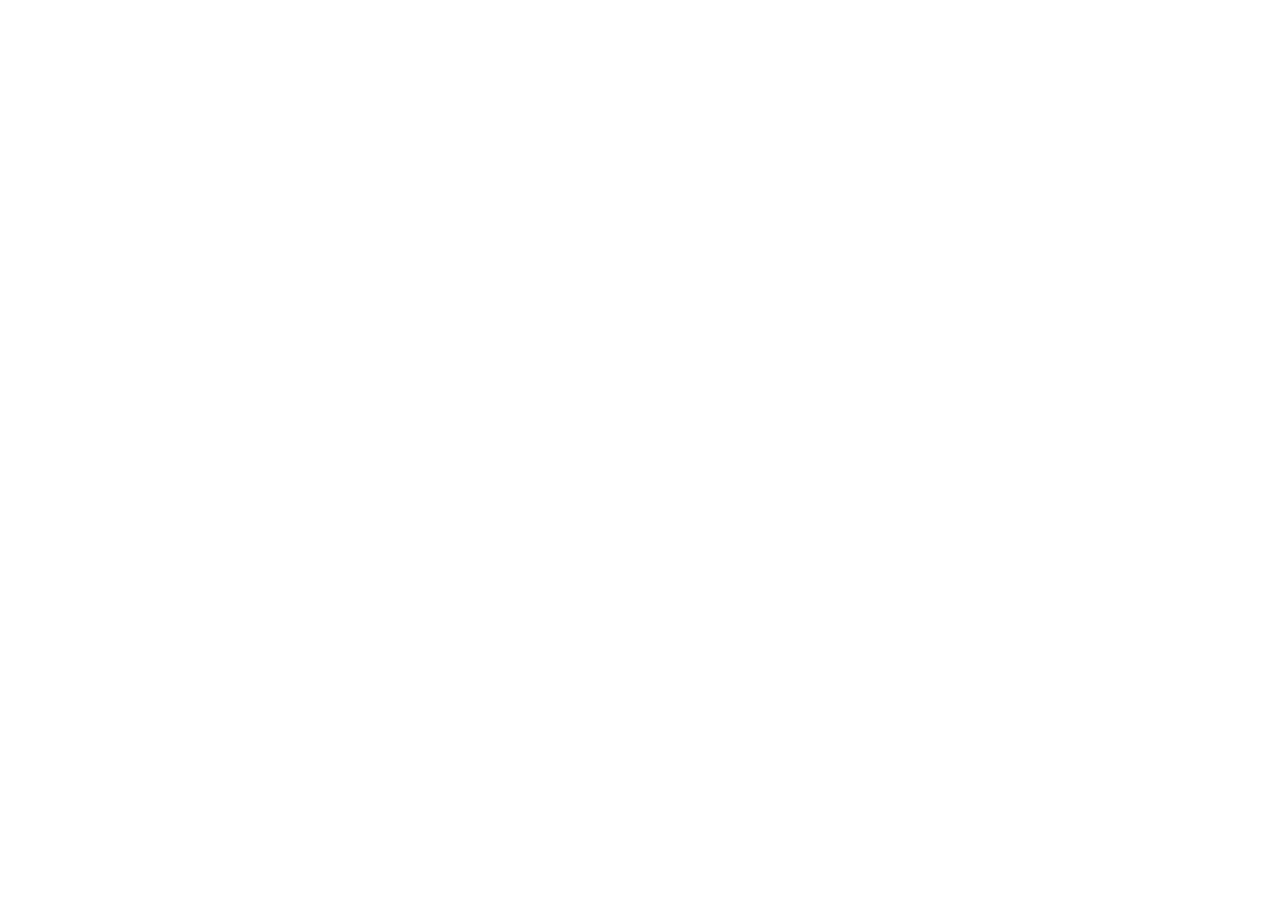
==== tutorial-wireframe/index.html @ 3e8fab7f "Add files via upload" ====
<!DOCTYPE html>
<html lang="hr">
<head>
    <meta charset="UTF-8">
    <meta name="viewport" content="width=device-width, initial-scale=1.0">
    <title>Moja Stranica</title>
    <link rel="stylesheet" href="style.css">
</head>
<body>

    <!-- SAT 1: Ovdje pišeš HTML strukturu -->
    <!-- Slijedi upute iz tutorial.html -->

    <!-- NAVIGACIJA (Korak 1.3) -->


    <!-- HERO SEKCIJA (Korak 1.4) -->


    <!-- MAIN — USLUGE, RECENZIJE, O NAMA (Koraci 1.5 i 1.6) -->
    <main>


    </main>

    <!-- FOOTER (Korak 1.6) -->


</body>
</html>
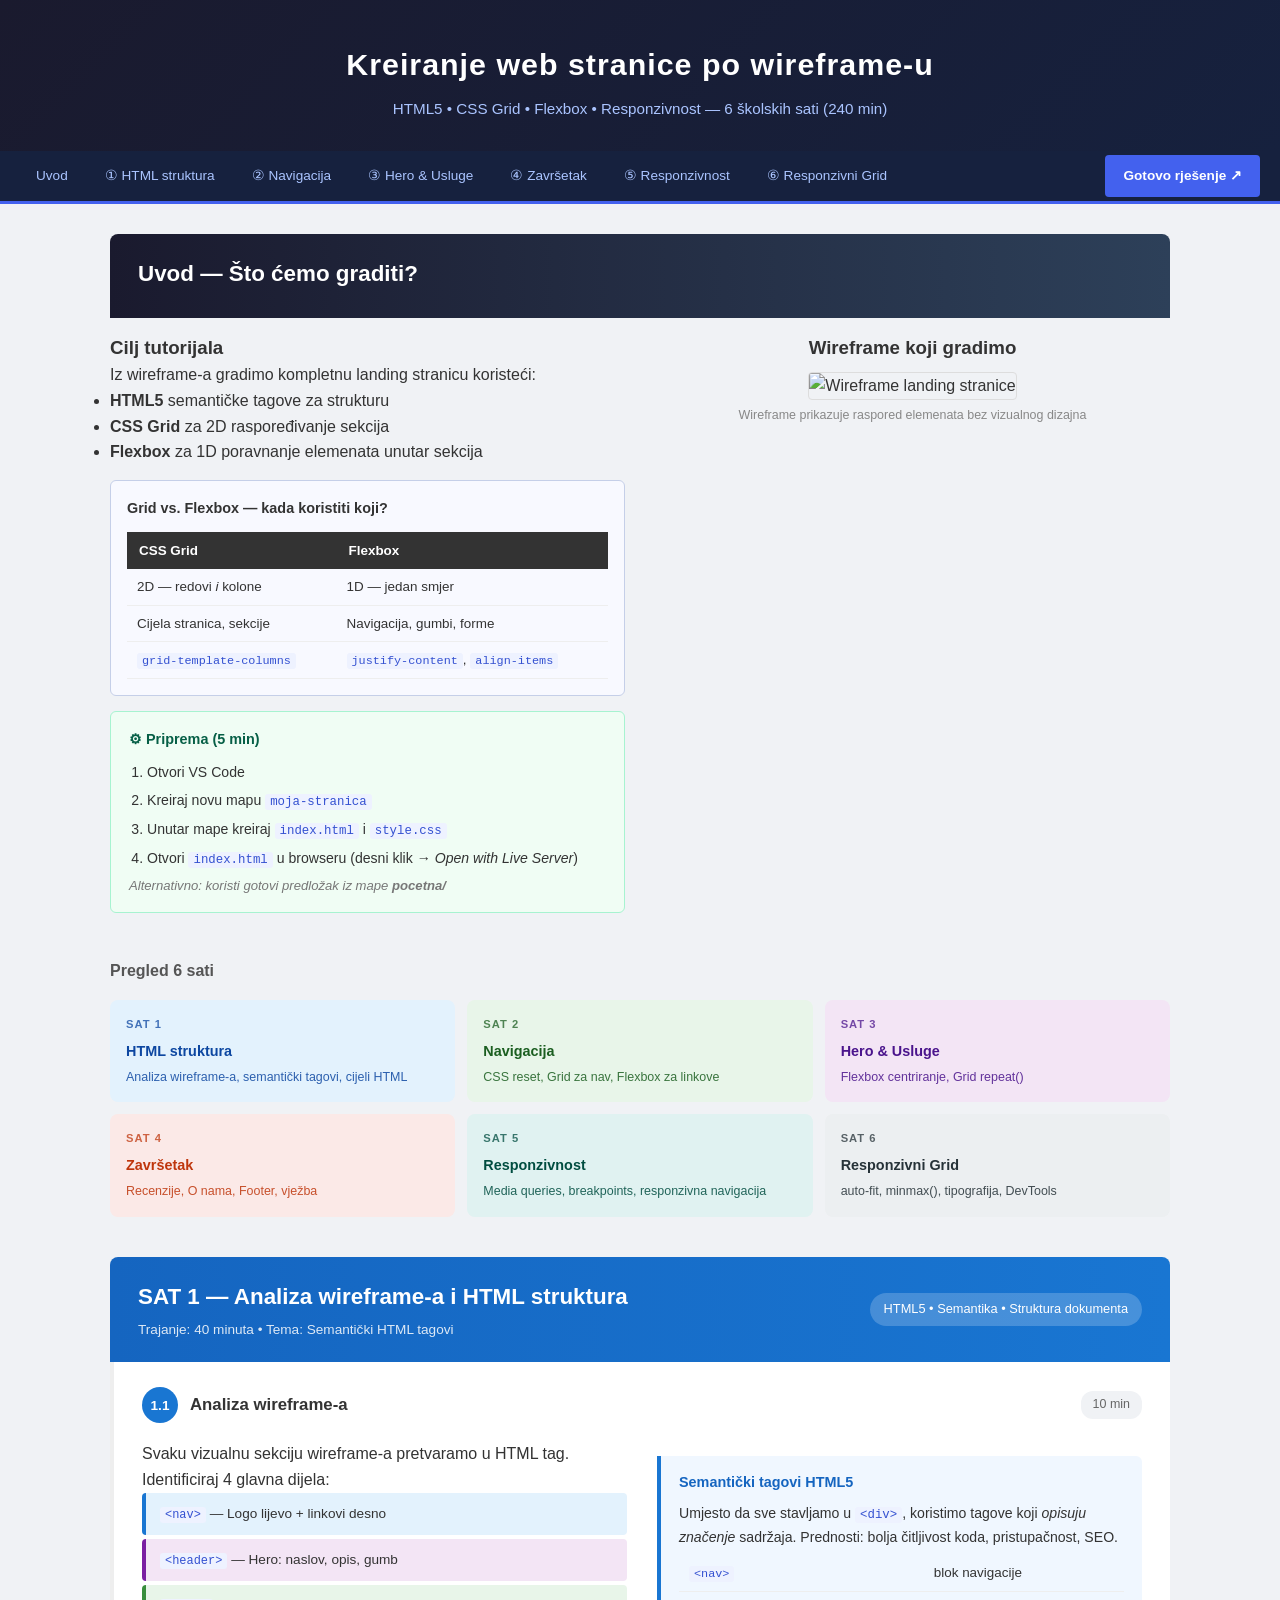
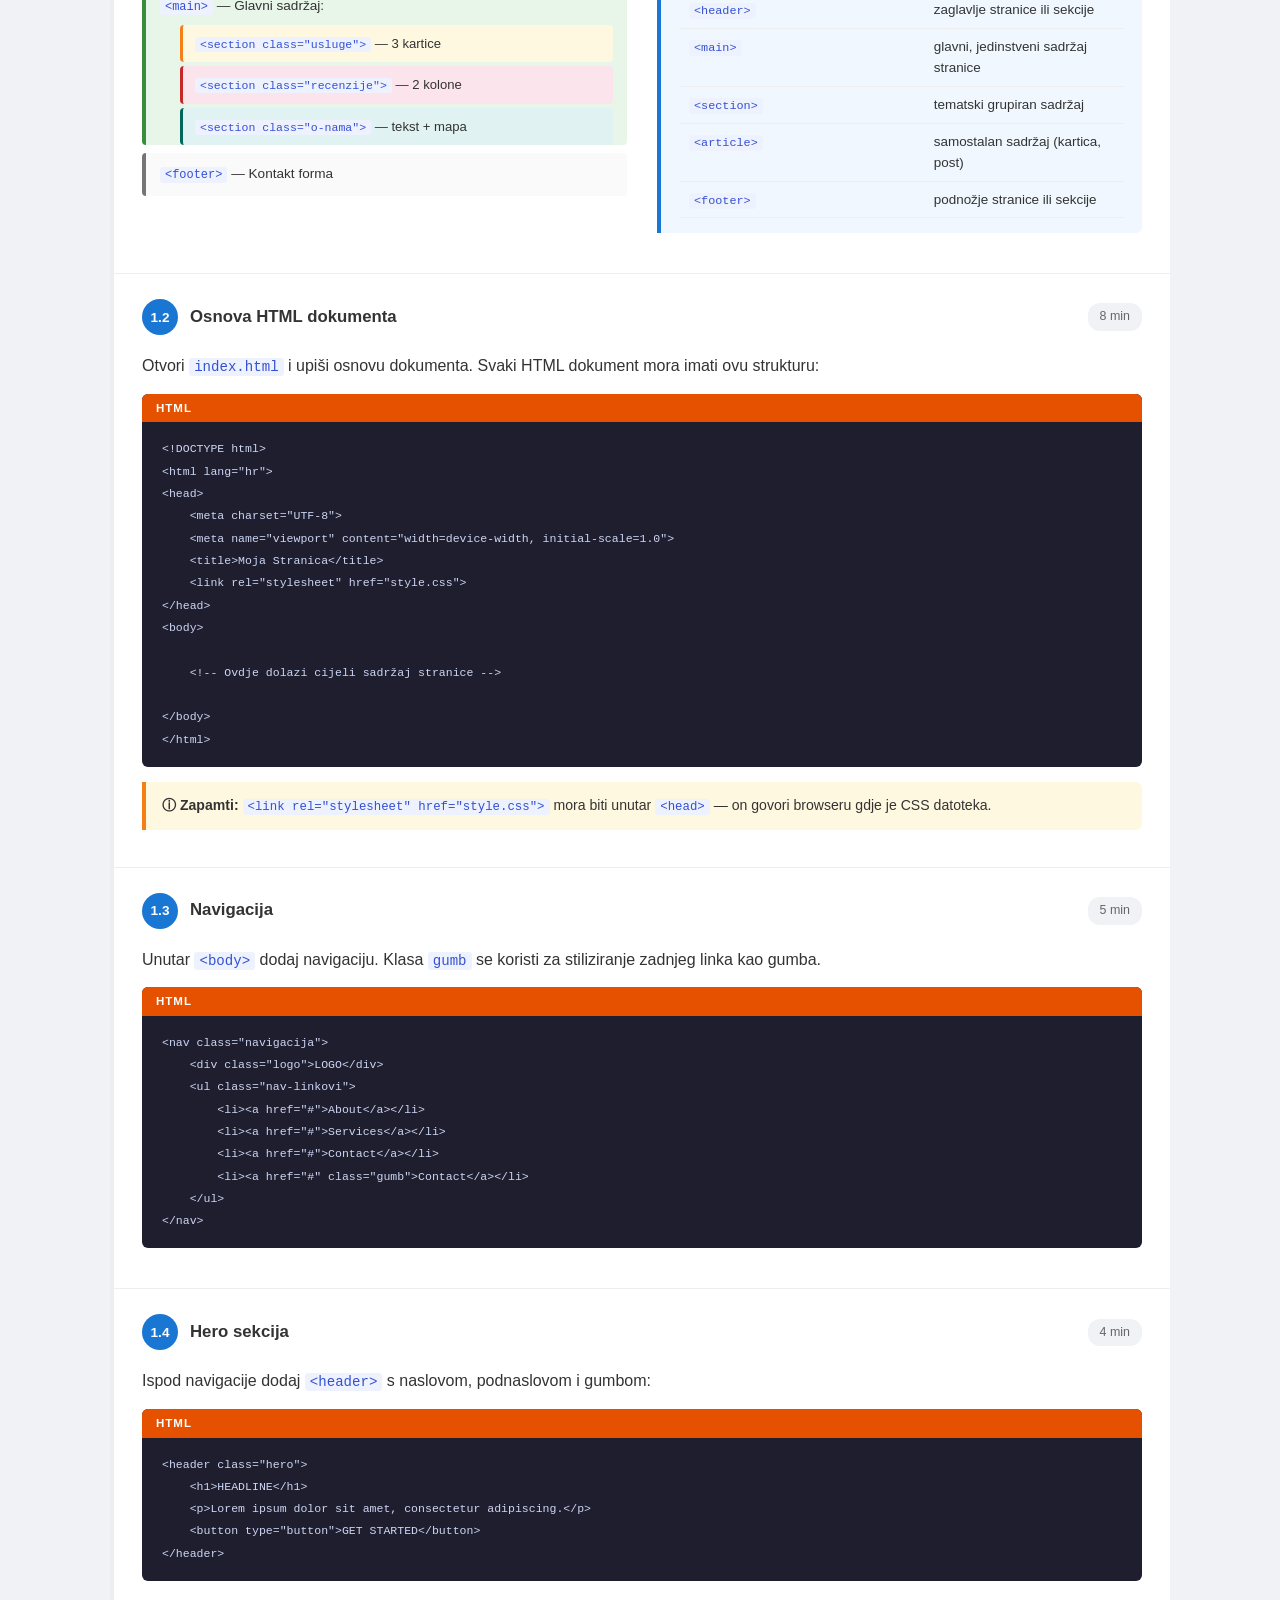
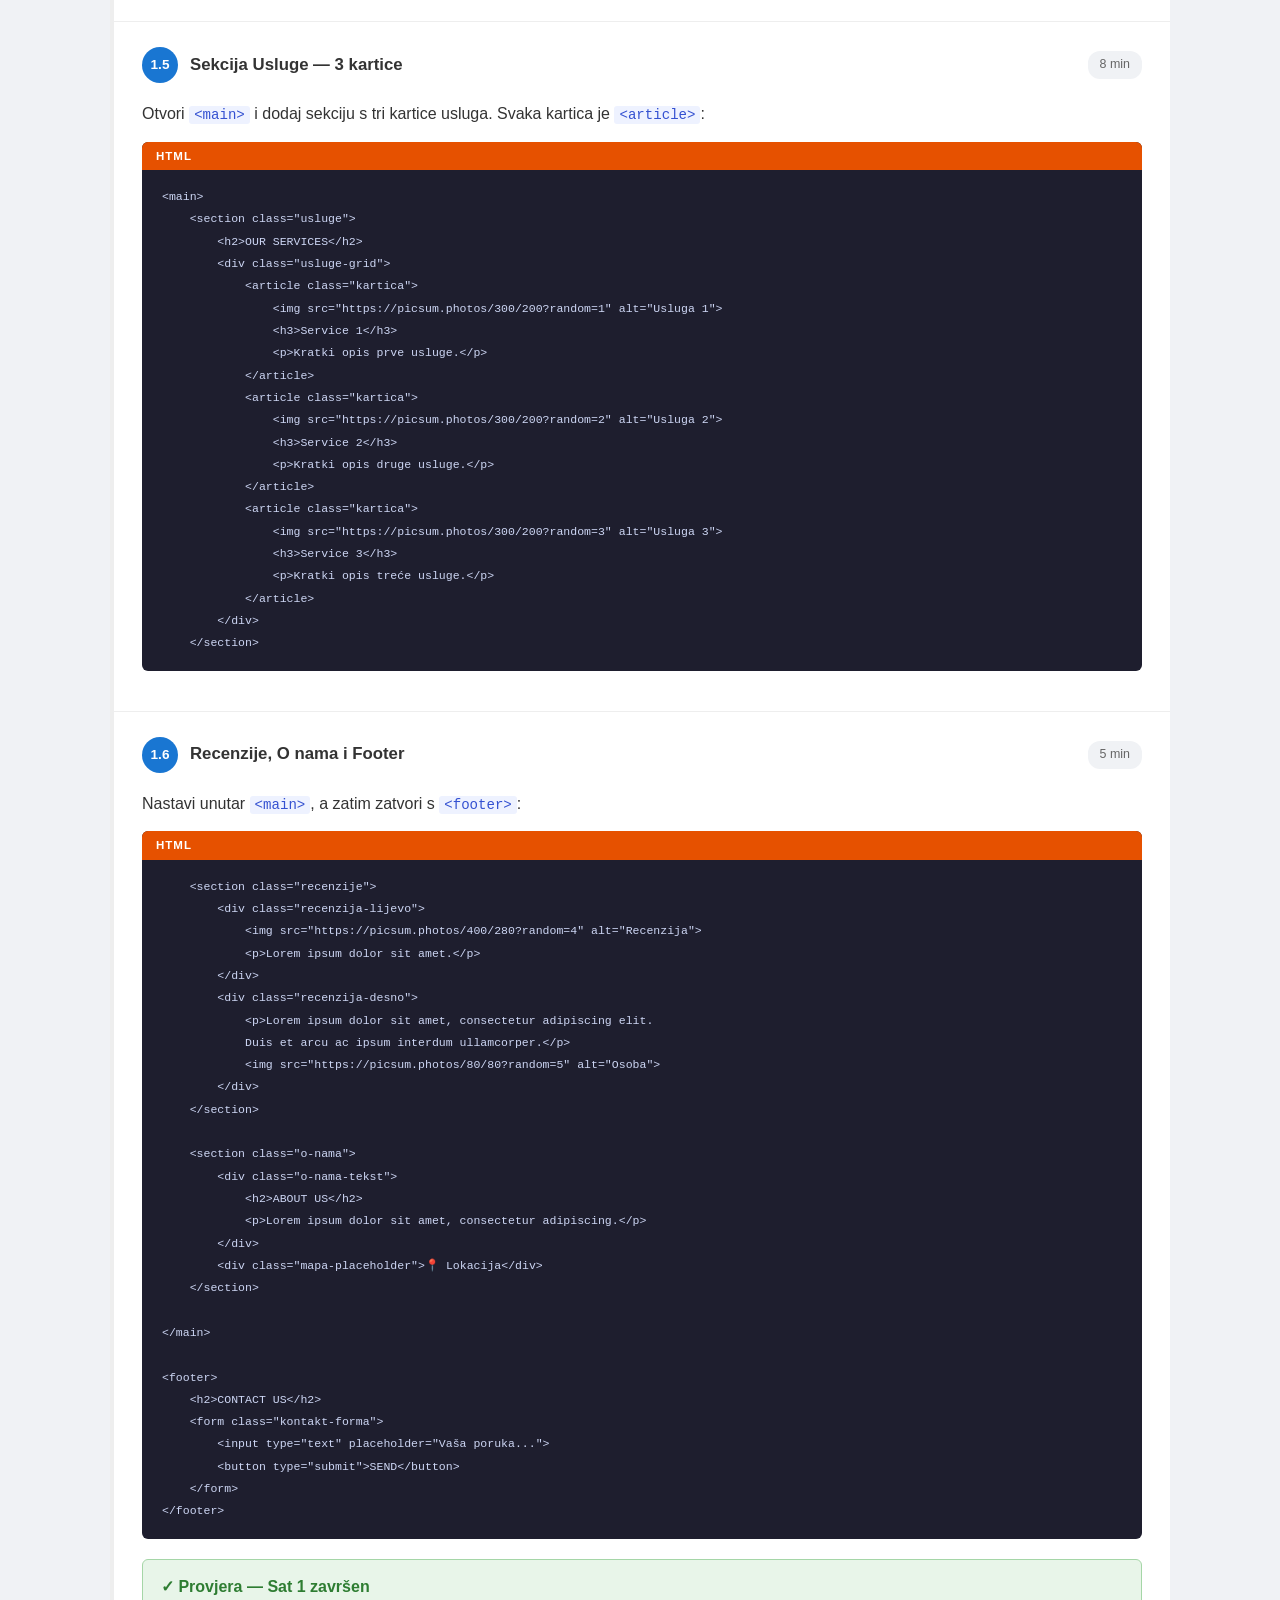
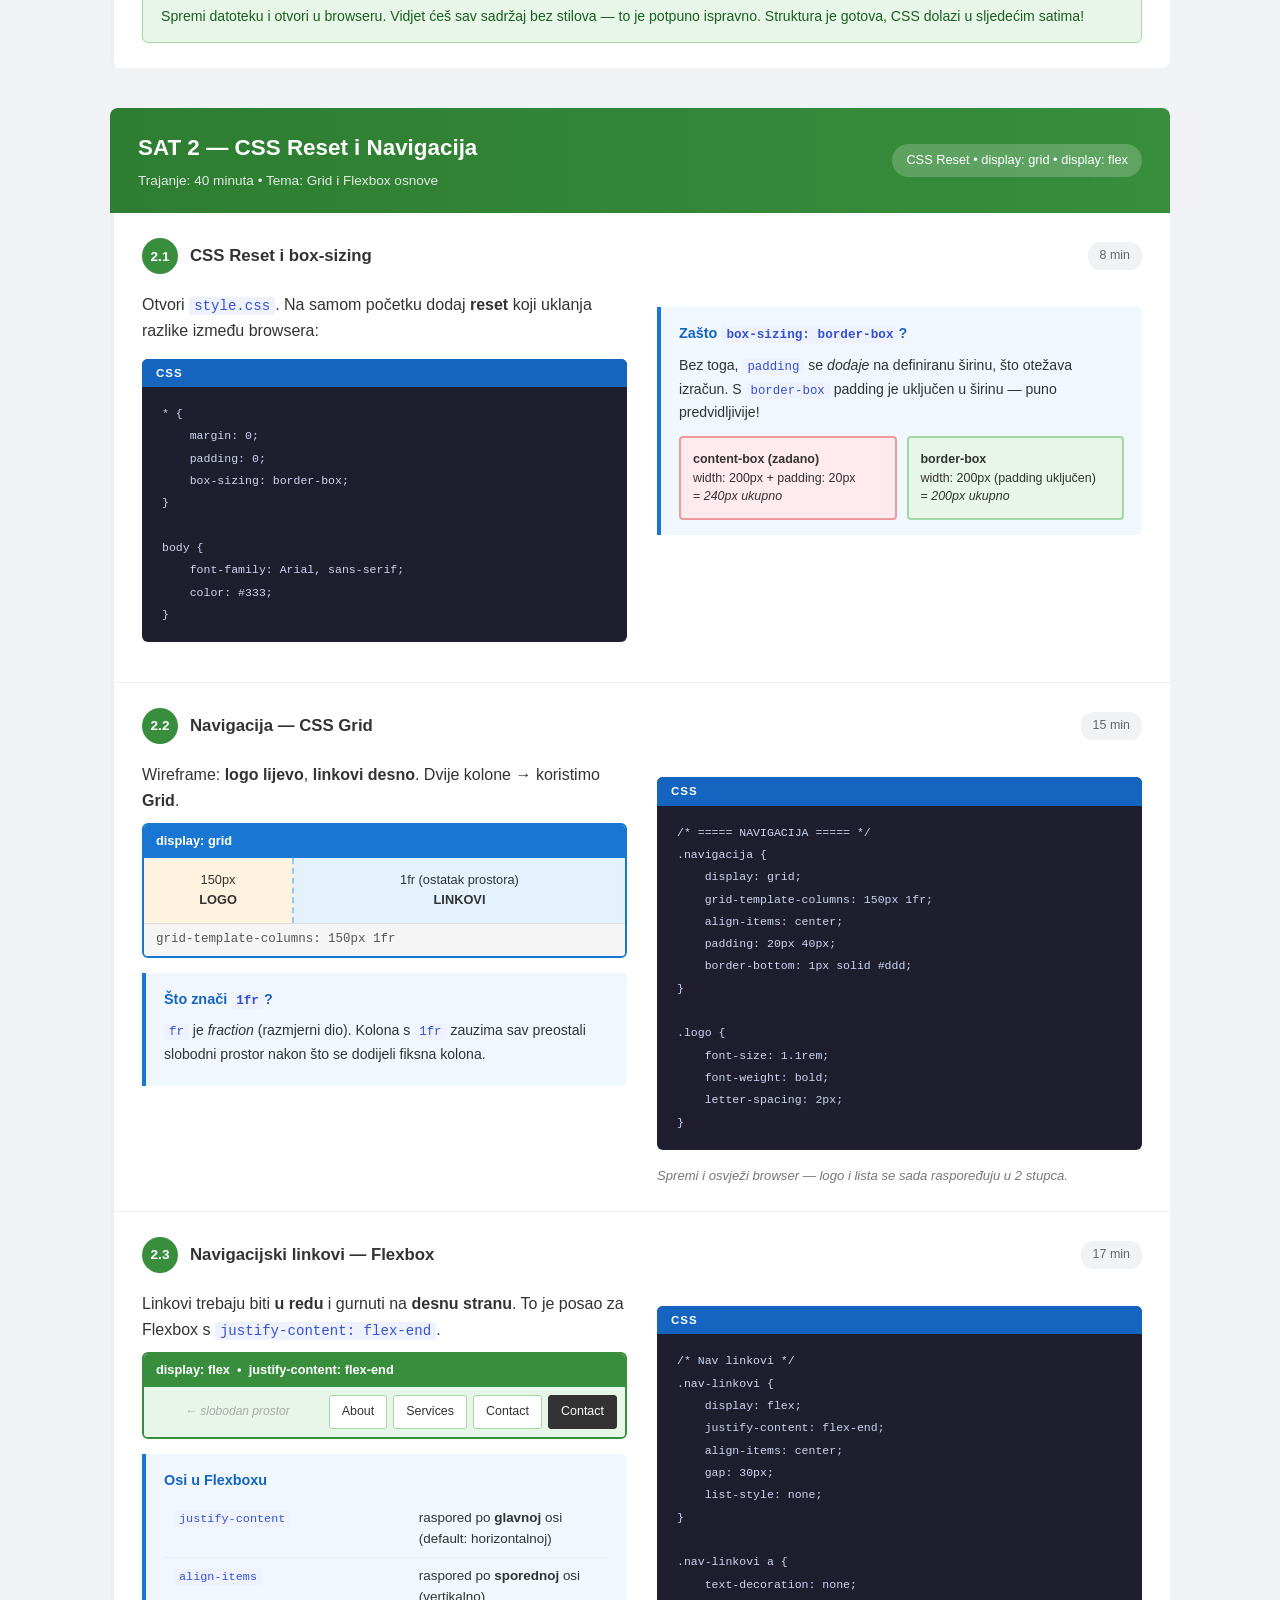
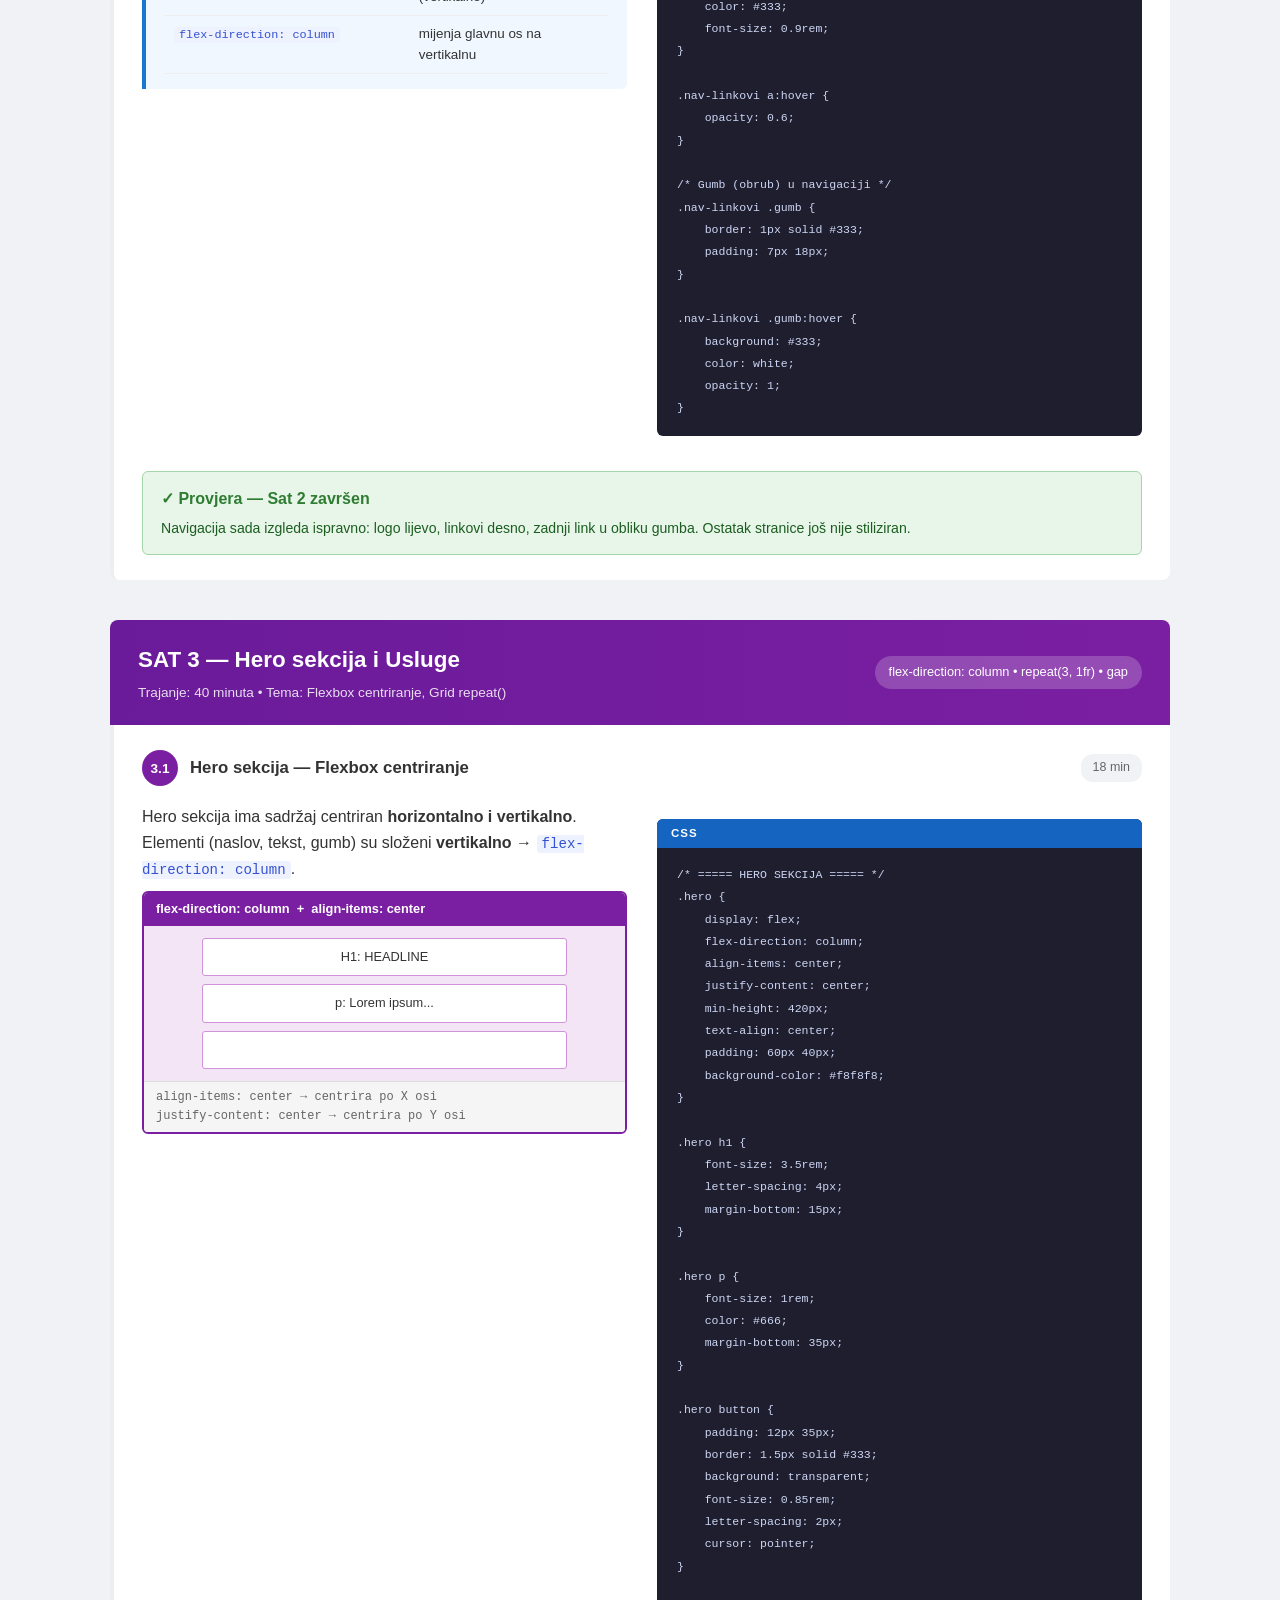
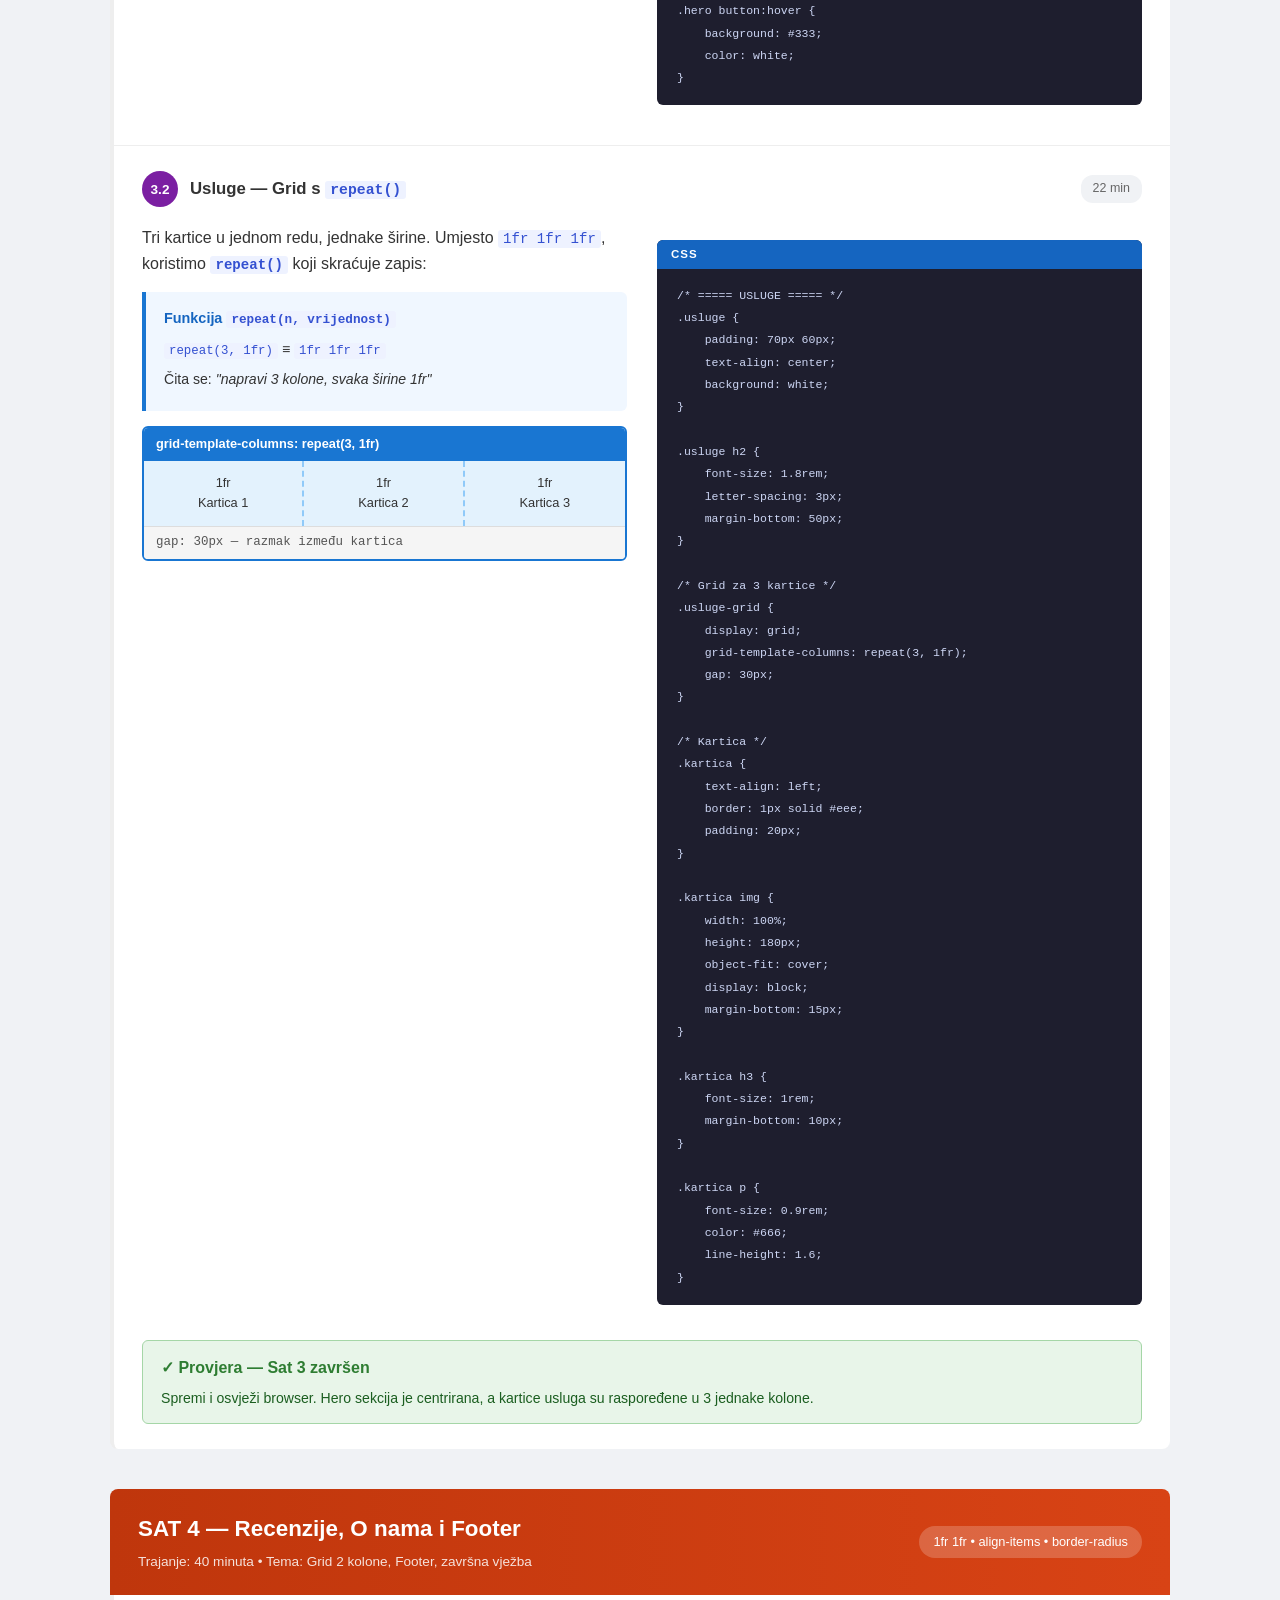
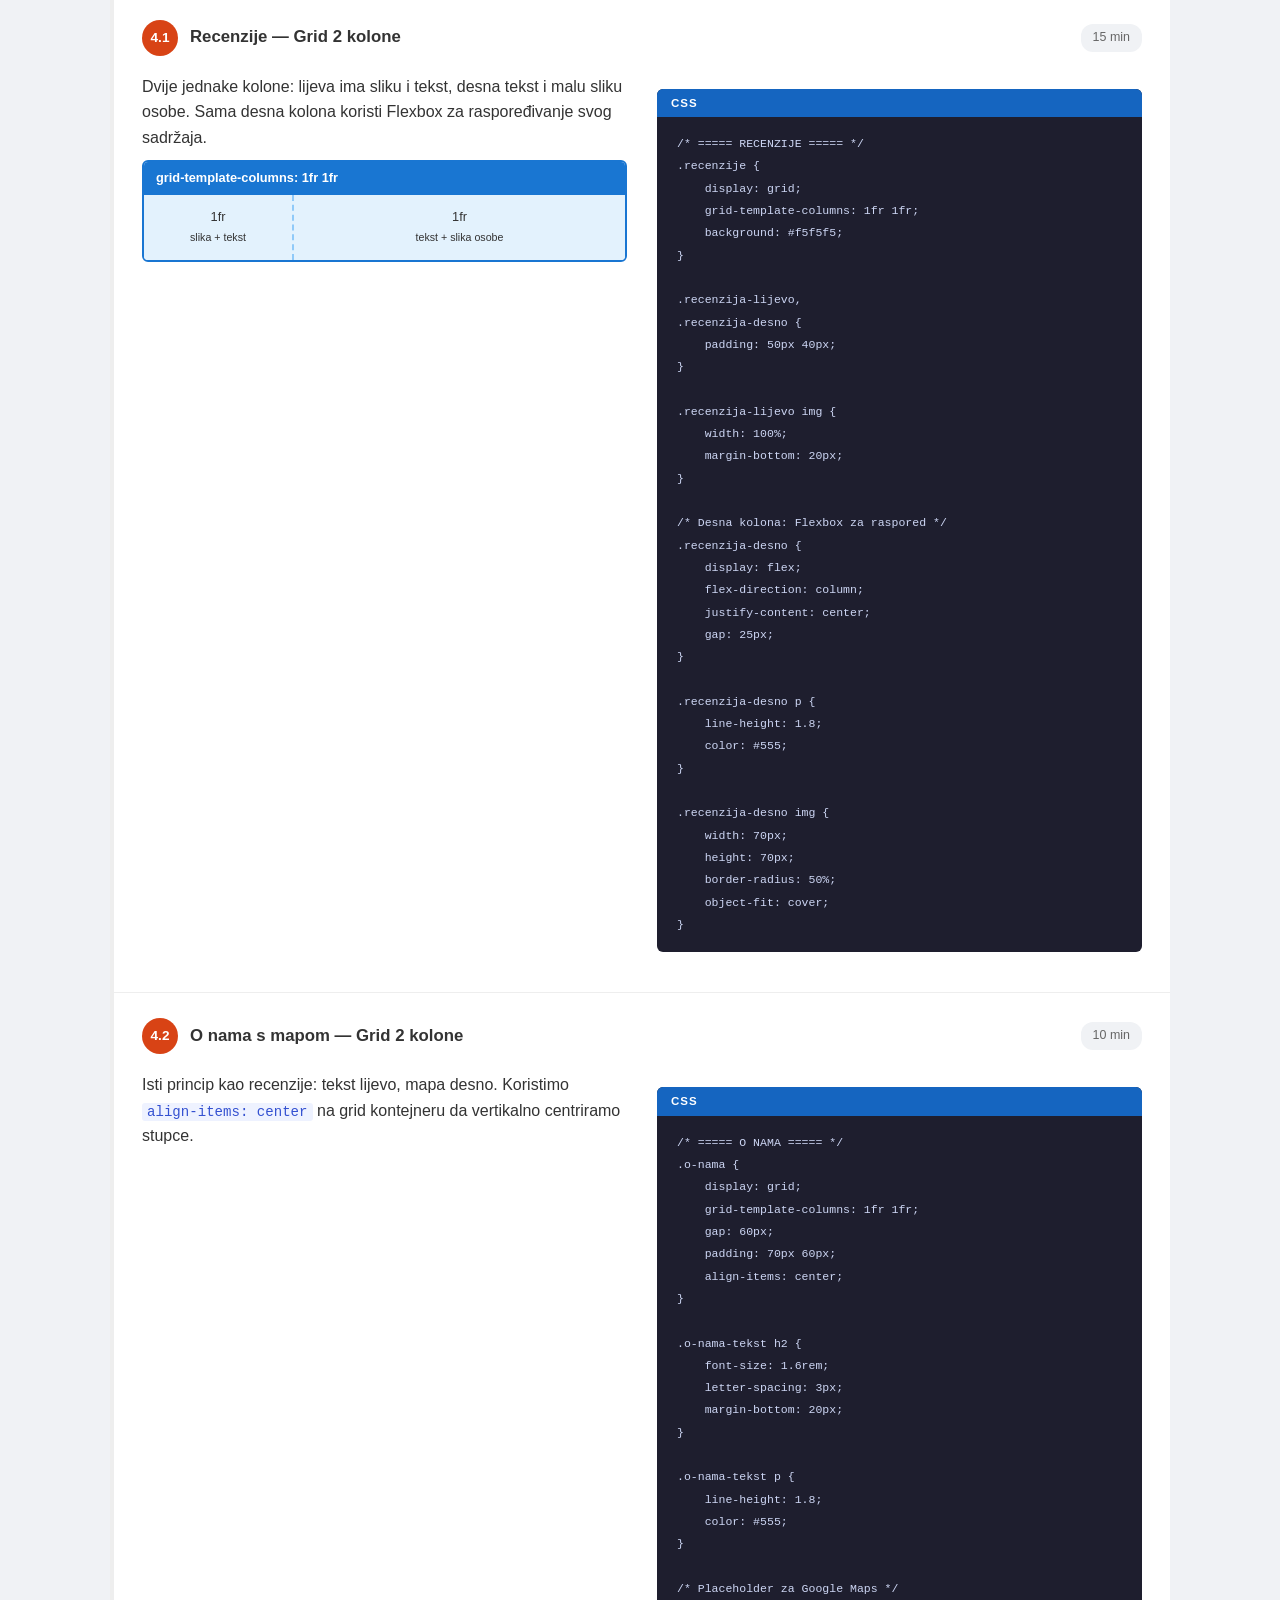
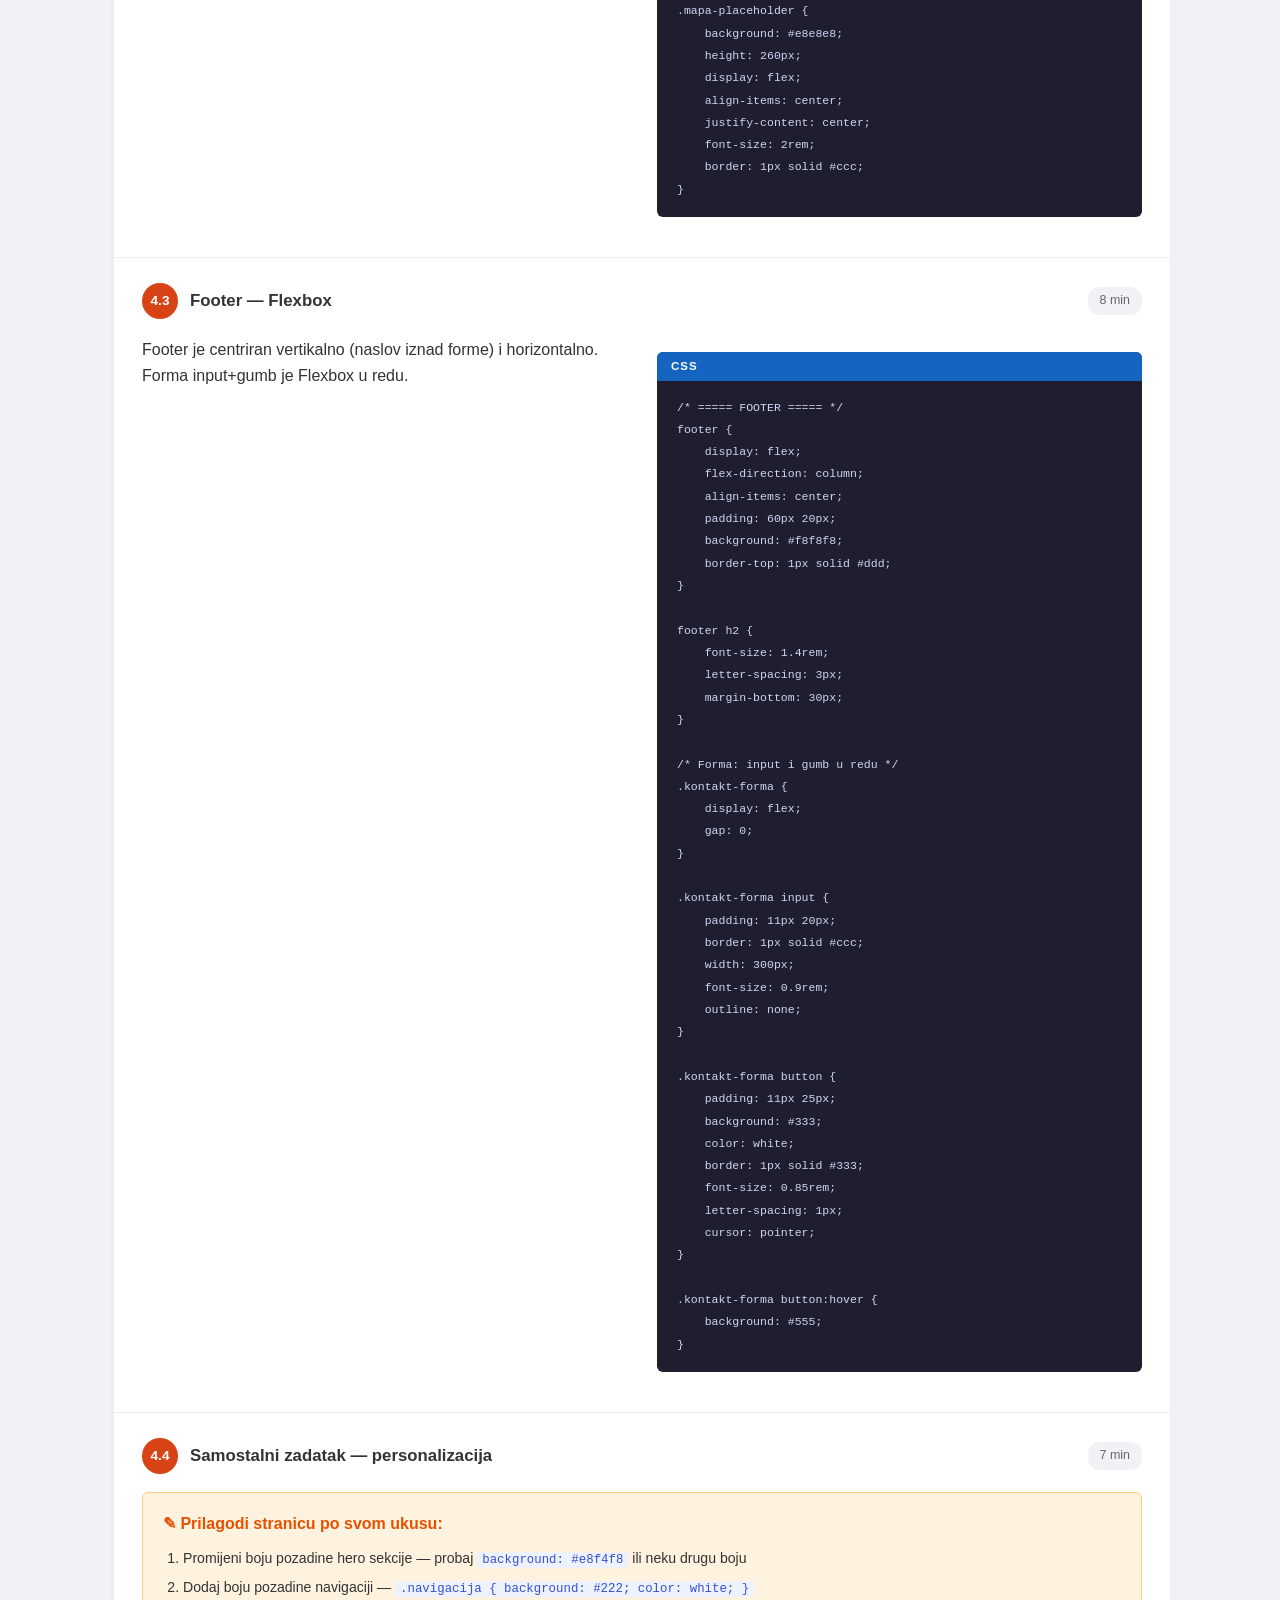
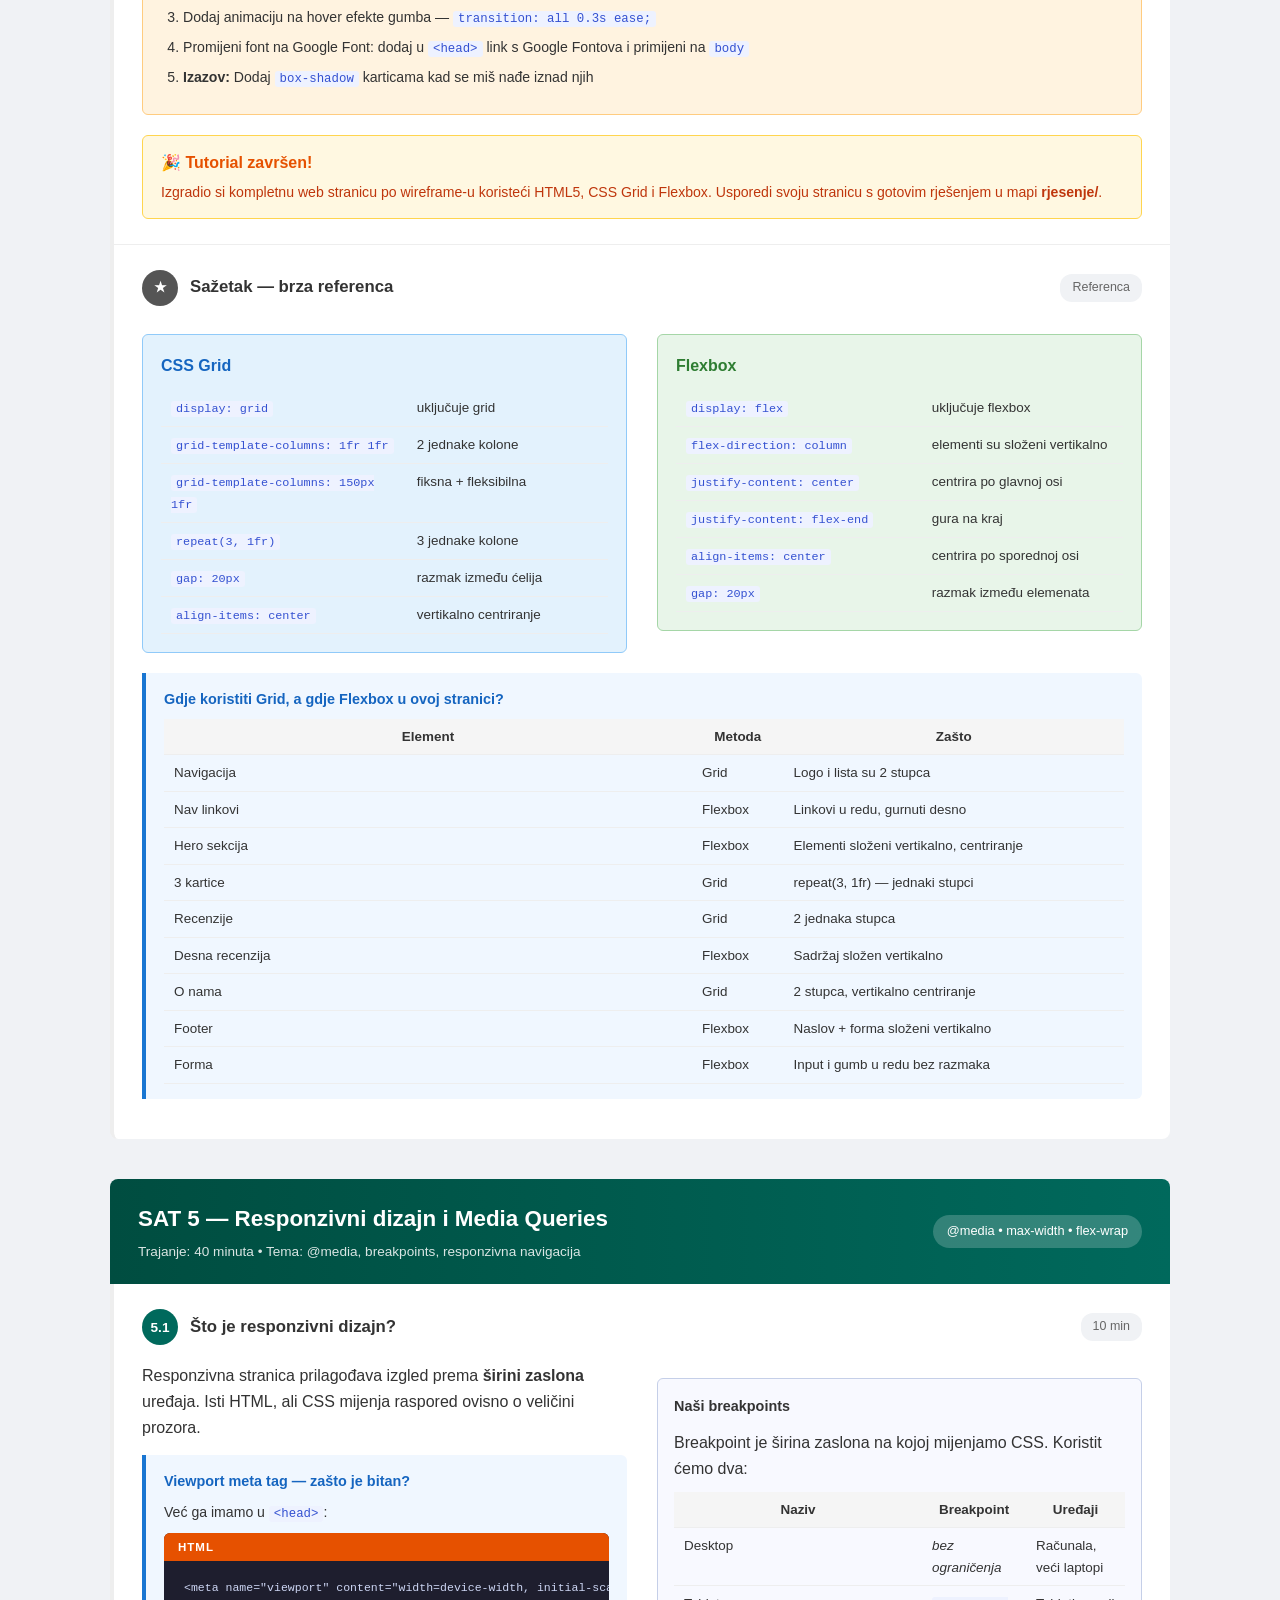
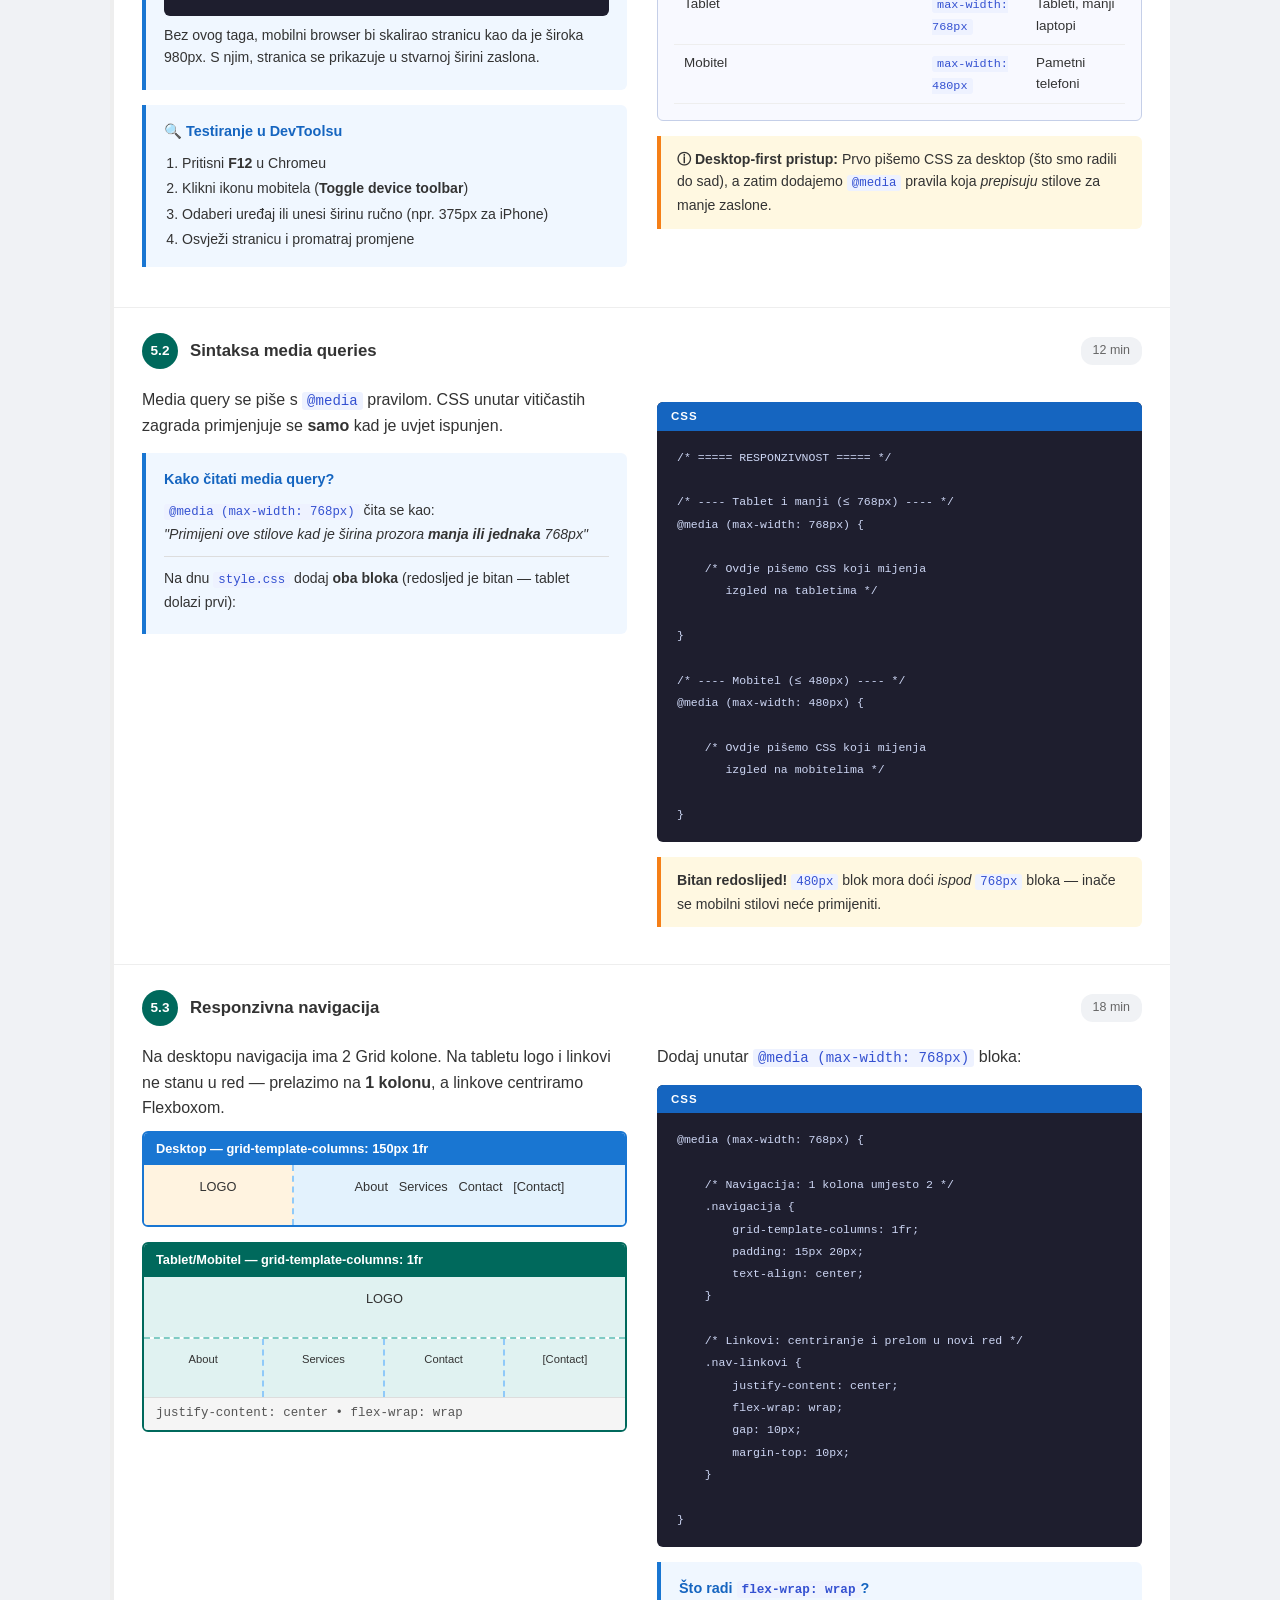
==== commit 6e5603ec: "Rename tutorial.html to index.html" ====
--- a/tutorial-wireframe/index.html
+++ b/tutorial-wireframe/index.html
@@ -3,28 +3,1453 @@
 <head>
     <meta charset="UTF-8">
     <meta name="viewport" content="width=device-width, initial-scale=1.0">
-    <title>Moja Stranica</title>
-    <link rel="stylesheet" href="style.css">
+    <title>Tutorial: Web stranica po wireframe-u</title>
+    <link rel="stylesheet" href="tutorial.css">
 </head>
 <body>
 
-    <!-- SAT 1: Ovdje pišeš HTML strukturu -->
-    <!-- Slijedi upute iz tutorial.html -->
-
-    <!-- NAVIGACIJA (Korak 1.3) -->
-
-
-    <!-- HERO SEKCIJA (Korak 1.4) -->
-
-
-    <!-- MAIN — USLUGE, RECENZIJE, O NAMA (Koraci 1.5 i 1.6) -->
-    <main>
-
-
-    </main>
-
-    <!-- FOOTER (Korak 1.6) -->
-
+<div class="tut-header">
+    <h1>Kreiranje web stranice po wireframe-u</h1>
+    <p>HTML5 &bull; CSS Grid &bull; Flexbox &bull; Responzivnost &mdash; 6 školskih sati (240 min)</p>
+</div>
+
+<nav class="tut-nav">
+    <a href="#uvod">Uvod</a>
+    <a href="#sat1">&#9312; HTML struktura</a>
+    <a href="#sat2">&#9313; Navigacija</a>
+    <a href="#sat3">&#9314; Hero &amp; Usluge</a>
+    <a href="#sat4">&#9315; Završetak</a>
+    <a href="#sat5">&#9316; Responzivnost</a>
+    <a href="#sat6">&#9317; Responzivni Grid</a>
+    <a href="rjesenje/index.html" class="tut-nav-rjesenje" target="_blank">Gotovo rješenje &#8599;</a>
+</nav>
+
+<main class="tut-main">
+
+    <!-- ===================== UVOD ===================== -->
+    <section id="uvod" class="tut-section">
+        <div class="section-header uvod-header">
+            <h2>Uvod &mdash; Što ćemo graditi?</h2>
+        </div>
+
+        <div class="row">
+            <div class="col">
+                <h3>Cilj tutorijala</h3>
+                <p>Iz wireframe-a gradimo kompletnu landing stranicu koristeći:</p>
+                <ul>
+                    <li><strong>HTML5</strong> semantičke tagove za strukturu</li>
+                    <li><strong>CSS Grid</strong> za 2D raspoređivanje sekcija</li>
+                    <li><strong>Flexbox</strong> za 1D poravnanje elemenata unutar sekcija</li>
+                </ul>
+
+                <div class="concept-box">
+                    <h4>Grid vs. Flexbox &mdash; kada koristiti koji?</h4>
+                    <table class="comp-table">
+                        <thead>
+                            <tr><th>CSS Grid</th><th>Flexbox</th></tr>
+                        </thead>
+                        <tbody>
+                            <tr>
+                                <td>2D &mdash; redovi <em>i</em> kolone</td>
+                                <td>1D &mdash; jedan smjer</td>
+                            </tr>
+                            <tr>
+                                <td>Cijela stranica, sekcije</td>
+                                <td>Navigacija, gumbi, forme</td>
+                            </tr>
+                            <tr>
+                                <td><code>grid-template-columns</code></td>
+                                <td><code>justify-content</code>, <code>align-items</code></td>
+                            </tr>
+                        </tbody>
+                    </table>
+                </div>
+
+                <div class="setup-box">
+                    <h4>&#9881; Priprema (5 min)</h4>
+                    <ol>
+                        <li>Otvori VS Code</li>
+                        <li>Kreiraj novu mapu <code>moja-stranica</code></li>
+                        <li>Unutar mape kreiraj <code>index.html</code> i <code>style.css</code></li>
+                        <li>Otvori <code>index.html</code> u browseru (desni klik &rarr; <em>Open with Live Server</em>)</li>
+                    </ol>
+                    <p class="hint">Alternativno: koristi gotovi predložak iz mape <strong>pocetna/</strong></p>
+                </div>
+            </div>
+            <div class="col center-col">
+                <h3>Wireframe koji gradimo</h3>
+                <img src="../css/Grid-wireframe/wireframe.jpg" alt="Wireframe landing stranice" class="wireframe-img">
+                <p class="img-caption">Wireframe prikazuje raspored elemenata bez vizualnog dizajna</p>
+            </div>
+        </div>
+
+        <div class="sat-pregled">
+            <h3>Pregled 6 sati</h3>
+            <div class="sat-pregled-grid">
+                <div class="sat-card sat1-card"><span class="sat-num">SAT 1</span><strong>HTML struktura</strong><small>Analiza wireframe-a, semantički tagovi, cijeli HTML</small></div>
+                <div class="sat-card sat2-card"><span class="sat-num">SAT 2</span><strong>Navigacija</strong><small>CSS reset, Grid za nav, Flexbox za linkove</small></div>
+                <div class="sat-card sat3-card"><span class="sat-num">SAT 3</span><strong>Hero &amp; Usluge</strong><small>Flexbox centriranje, Grid repeat()</small></div>
+                <div class="sat-card sat4-card"><span class="sat-num">SAT 4</span><strong>Završetak</strong><small>Recenzije, O nama, Footer, vježba</small></div>
+                <div class="sat-card sat5-card"><span class="sat-num">SAT 5</span><strong>Responzivnost</strong><small>Media queries, breakpoints, responzivna navigacija</small></div>
+                <div class="sat-card sat6-card"><span class="sat-num">SAT 6</span><strong>Responzivni Grid</strong><small>auto-fit, minmax(), tipografija, DevTools</small></div>
+            </div>
+        </div>
+    </section>
+
+    <!-- ===================== SAT 1 ===================== -->
+    <section id="sat1" class="tut-section">
+        <div class="section-header sat1-header">
+            <div>
+                <h2>SAT 1 &mdash; Analiza wireframe-a i HTML struktura</h2>
+                <p>Trajanje: 40 minuta &bull; Tema: Semantički HTML tagovi</p>
+            </div>
+            <div class="ciljevi-chip">HTML5 &bull; Semantika &bull; Struktura dokumenta</div>
+        </div>
+
+        <!-- 1.1 -->
+        <div class="korak">
+            <div class="korak-header">
+                <span class="korak-broj sat1-boja">1.1</span>
+                <h3>Analiza wireframe-a</h3>
+                <span class="vrijeme-chip">10 min</span>
+            </div>
+            <div class="row">
+                <div class="col">
+                    <p>Svaku vizualnu sekciju wireframe-a pretvaramo u HTML tag. Identificiraj 4 glavna dijela:</p>
+                    <div class="wf-dijagram">
+                        <div class="wf-blok" style="background:#e3f2fd; border-left:4px solid #1976D2">
+                            <code>&lt;nav&gt;</code> &mdash; Logo lijevo + linkovi desno
+                        </div>
+                        <div class="wf-blok" style="background:#f3e5f5; border-left:4px solid #7B1FA2">
+                            <code>&lt;header&gt;</code> &mdash; Hero: naslov, opis, gumb
+                        </div>
+                        <div class="wf-blok" style="background:#e8f5e9; border-left:4px solid #388E3C; padding-bottom: 0">
+                            <code>&lt;main&gt;</code> &mdash; Glavni sadržaj:
+                            <div class="wf-pod">
+                                <div class="wf-blok-mali" style="background:#fff8e1; border-left:3px solid #F57F17">
+                                    <code>&lt;section class="usluge"&gt;</code> &mdash; 3 kartice
+                                </div>
+                                <div class="wf-blok-mali" style="background:#fce4ec; border-left:3px solid #C62828">
+                                    <code>&lt;section class="recenzije"&gt;</code> &mdash; 2 kolone
+                                </div>
+                                <div class="wf-blok-mali" style="background:#e0f2f1; border-left:3px solid #00695C">
+                                    <code>&lt;section class="o-nama"&gt;</code> &mdash; tekst + mapa
+                                </div>
+                            </div>
+                        </div>
+                        <div class="wf-blok" style="background:#fafafa; border-left:4px solid #757575">
+                            <code>&lt;footer&gt;</code> &mdash; Kontakt forma
+                        </div>
+                    </div>
+                </div>
+                <div class="col">
+                    <div class="info-box">
+                        <h4>Semantički tagovi HTML5</h4>
+                        <p>Umjesto da sve stavljamo u <code>&lt;div&gt;</code>, koristimo tagove koji <em>opisuju značenje</em> sadržaja. Prednosti: bolja čitljivost koda, pristupačnost, SEO.</p>
+                        <table class="small-table">
+                            <tr><td><code>&lt;nav&gt;</code></td><td>blok navigacije</td></tr>
+                            <tr><td><code>&lt;header&gt;</code></td><td>zaglavlje stranice ili sekcije</td></tr>
+                            <tr><td><code>&lt;main&gt;</code></td><td>glavni, jedinstveni sadržaj stranice</td></tr>
+                            <tr><td><code>&lt;section&gt;</code></td><td>tematski grupiran sadržaj</td></tr>
+                            <tr><td><code>&lt;article&gt;</code></td><td>samostalan sadržaj (kartica, post)</td></tr>
+                            <tr><td><code>&lt;footer&gt;</code></td><td>podnožje stranice ili sekcije</td></tr>
+                        </table>
+                    </div>
+                </div>
+            </div>
+        </div>
+
+        <!-- 1.2 -->
+        <div class="korak">
+            <div class="korak-header">
+                <span class="korak-broj sat1-boja">1.2</span>
+                <h3>Osnova HTML dokumenta</h3>
+                <span class="vrijeme-chip">8 min</span>
+            </div>
+            <p>Otvori <code>index.html</code> i upiši osnovu dokumenta. Svaki HTML dokument mora imati ovu strukturu:</p>
+            <div class="code-block">
+                <div class="code-lang html-lang">HTML</div>
+                <pre><code>&lt;!DOCTYPE html&gt;
+&lt;html lang="hr"&gt;
+&lt;head&gt;
+    &lt;meta charset="UTF-8"&gt;
+    &lt;meta name="viewport" content="width=device-width, initial-scale=1.0"&gt;
+    &lt;title&gt;Moja Stranica&lt;/title&gt;
+    &lt;link rel="stylesheet" href="style.css"&gt;
+&lt;/head&gt;
+&lt;body&gt;
+
+    &lt;!-- Ovdje dolazi cijeli sadržaj stranice --&gt;
+
+&lt;/body&gt;
+&lt;/html&gt;</code></pre>
+            </div>
+            <div class="napomena">
+                <strong>&#9432; Zapamti:</strong> <code>&lt;link rel="stylesheet" href="style.css"&gt;</code> mora biti unutar <code>&lt;head&gt;</code> — on govori browseru gdje je CSS datoteka.
+            </div>
+        </div>
+
+        <!-- 1.3 -->
+        <div class="korak">
+            <div class="korak-header">
+                <span class="korak-broj sat1-boja">1.3</span>
+                <h3>Navigacija</h3>
+                <span class="vrijeme-chip">5 min</span>
+            </div>
+            <p>Unutar <code>&lt;body&gt;</code> dodaj navigaciju. Klasa <code>gumb</code> se koristi za stiliziranje zadnjeg linka kao gumba.</p>
+            <div class="code-block">
+                <div class="code-lang html-lang">HTML</div>
+                <pre><code>&lt;nav class="navigacija"&gt;
+    &lt;div class="logo"&gt;LOGO&lt;/div&gt;
+    &lt;ul class="nav-linkovi"&gt;
+        &lt;li&gt;&lt;a href="#"&gt;About&lt;/a&gt;&lt;/li&gt;
+        &lt;li&gt;&lt;a href="#"&gt;Services&lt;/a&gt;&lt;/li&gt;
+        &lt;li&gt;&lt;a href="#"&gt;Contact&lt;/a&gt;&lt;/li&gt;
+        &lt;li&gt;&lt;a href="#" class="gumb"&gt;Contact&lt;/a&gt;&lt;/li&gt;
+    &lt;/ul&gt;
+&lt;/nav&gt;</code></pre>
+            </div>
+        </div>
+
+        <!-- 1.4 -->
+        <div class="korak">
+            <div class="korak-header">
+                <span class="korak-broj sat1-boja">1.4</span>
+                <h3>Hero sekcija</h3>
+                <span class="vrijeme-chip">4 min</span>
+            </div>
+            <p>Ispod navigacije dodaj <code>&lt;header&gt;</code> s naslovom, podnaslovom i gumbom:</p>
+            <div class="code-block">
+                <div class="code-lang html-lang">HTML</div>
+                <pre><code>&lt;header class="hero"&gt;
+    &lt;h1&gt;HEADLINE&lt;/h1&gt;
+    &lt;p&gt;Lorem ipsum dolor sit amet, consectetur adipiscing.&lt;/p&gt;
+    &lt;button type="button"&gt;GET STARTED&lt;/button&gt;
+&lt;/header&gt;</code></pre>
+            </div>
+        </div>
+
+        <!-- 1.5 -->
+        <div class="korak">
+            <div class="korak-header">
+                <span class="korak-broj sat1-boja">1.5</span>
+                <h3>Sekcija Usluge &mdash; 3 kartice</h3>
+                <span class="vrijeme-chip">8 min</span>
+            </div>
+            <p>Otvori <code>&lt;main&gt;</code> i dodaj sekciju s tri kartice usluga. Svaka kartica je <code>&lt;article&gt;</code>:</p>
+            <div class="code-block">
+                <div class="code-lang html-lang">HTML</div>
+                <pre><code>&lt;main&gt;
+    &lt;section class="usluge"&gt;
+        &lt;h2&gt;OUR SERVICES&lt;/h2&gt;
+        &lt;div class="usluge-grid"&gt;
+            &lt;article class="kartica"&gt;
+                &lt;img src="https://picsum.photos/300/200?random=1" alt="Usluga 1"&gt;
+                &lt;h3&gt;Service 1&lt;/h3&gt;
+                &lt;p&gt;Kratki opis prve usluge.&lt;/p&gt;
+            &lt;/article&gt;
+            &lt;article class="kartica"&gt;
+                &lt;img src="https://picsum.photos/300/200?random=2" alt="Usluga 2"&gt;
+                &lt;h3&gt;Service 2&lt;/h3&gt;
+                &lt;p&gt;Kratki opis druge usluge.&lt;/p&gt;
+            &lt;/article&gt;
+            &lt;article class="kartica"&gt;
+                &lt;img src="https://picsum.photos/300/200?random=3" alt="Usluga 3"&gt;
+                &lt;h3&gt;Service 3&lt;/h3&gt;
+                &lt;p&gt;Kratki opis treće usluge.&lt;/p&gt;
+            &lt;/article&gt;
+        &lt;/div&gt;
+    &lt;/section&gt;</code></pre>
+            </div>
+        </div>
+
+        <!-- 1.6 -->
+        <div class="korak">
+            <div class="korak-header">
+                <span class="korak-broj sat1-boja">1.6</span>
+                <h3>Recenzije, O nama i Footer</h3>
+                <span class="vrijeme-chip">5 min</span>
+            </div>
+            <p>Nastavi unutar <code>&lt;main&gt;</code>, a zatim zatvori s <code>&lt;footer&gt;</code>:</p>
+            <div class="code-block">
+                <div class="code-lang html-lang">HTML</div>
+                <pre><code>    &lt;section class="recenzije"&gt;
+        &lt;div class="recenzija-lijevo"&gt;
+            &lt;img src="https://picsum.photos/400/280?random=4" alt="Recenzija"&gt;
+            &lt;p&gt;Lorem ipsum dolor sit amet.&lt;/p&gt;
+        &lt;/div&gt;
+        &lt;div class="recenzija-desno"&gt;
+            &lt;p&gt;Lorem ipsum dolor sit amet, consectetur adipiscing elit.
+            Duis et arcu ac ipsum interdum ullamcorper.&lt;/p&gt;
+            &lt;img src="https://picsum.photos/80/80?random=5" alt="Osoba"&gt;
+        &lt;/div&gt;
+    &lt;/section&gt;
+
+    &lt;section class="o-nama"&gt;
+        &lt;div class="o-nama-tekst"&gt;
+            &lt;h2&gt;ABOUT US&lt;/h2&gt;
+            &lt;p&gt;Lorem ipsum dolor sit amet, consectetur adipiscing.&lt;/p&gt;
+        &lt;/div&gt;
+        &lt;div class="mapa-placeholder"&gt;&#128205; Lokacija&lt;/div&gt;
+    &lt;/section&gt;
+
+&lt;/main&gt;
+
+&lt;footer&gt;
+    &lt;h2&gt;CONTACT US&lt;/h2&gt;
+    &lt;form class="kontakt-forma"&gt;
+        &lt;input type="text" placeholder="Vaša poruka..."&gt;
+        &lt;button type="submit"&gt;SEND&lt;/button&gt;
+    &lt;/form&gt;
+&lt;/footer&gt;</code></pre>
+            </div>
+            <div class="provjera">
+                <h4>&#10003; Provjera &mdash; Sat 1 završen</h4>
+                <p>Spremi datoteku i otvori u browseru. Vidjet ćeš sav sadržaj bez stilova &mdash; to je potpuno ispravno. Struktura je gotova, CSS dolazi u sljedećim satima!</p>
+            </div>
+        </div>
+    </section>
+
+    <!-- ===================== SAT 2 ===================== -->
+    <section id="sat2" class="tut-section">
+        <div class="section-header sat2-header">
+            <div>
+                <h2>SAT 2 &mdash; CSS Reset i Navigacija</h2>
+                <p>Trajanje: 40 minuta &bull; Tema: Grid i Flexbox osnove</p>
+            </div>
+            <div class="ciljevi-chip">CSS Reset &bull; display: grid &bull; display: flex</div>
+        </div>
+
+        <!-- 2.1 -->
+        <div class="korak">
+            <div class="korak-header">
+                <span class="korak-broj sat2-boja">2.1</span>
+                <h3>CSS Reset i box-sizing</h3>
+                <span class="vrijeme-chip">8 min</span>
+            </div>
+            <div class="row">
+                <div class="col">
+                    <p>Otvori <code>style.css</code>. Na samom početku dodaj <strong>reset</strong> koji uklanja razlike između browsera:</p>
+                    <div class="code-block">
+                        <div class="code-lang css-lang">CSS</div>
+                        <pre><code>* {
+    margin: 0;
+    padding: 0;
+    box-sizing: border-box;
+}
+
+body {
+    font-family: Arial, sans-serif;
+    color: #333;
+}</code></pre>
+                    </div>
+                </div>
+                <div class="col">
+                    <div class="info-box">
+                        <h4>Zašto <code>box-sizing: border-box</code>?</h4>
+                        <p>Bez toga, <code>padding</code> se <em>dodaje</em> na definiranu širinu, što otežava izračun. S <code>border-box</code> padding je uključen u širinu &mdash; puno predvidljivije!</p>
+                        <div class="box-demo">
+                            <div class="demo-content-box">
+                                <strong>content-box (zadano)</strong><br>
+                                width: 200px + padding: 20px<br>
+                                = <em>240px ukupno</em>
+                            </div>
+                            <div class="demo-border-box">
+                                <strong>border-box</strong><br>
+                                width: 200px (padding uključen)<br>
+                                = <em>200px ukupno</em>
+                            </div>
+                        </div>
+                    </div>
+                </div>
+            </div>
+        </div>
+
+        <!-- 2.2 -->
+        <div class="korak">
+            <div class="korak-header">
+                <span class="korak-broj sat2-boja">2.2</span>
+                <h3>Navigacija &mdash; CSS Grid</h3>
+                <span class="vrijeme-chip">15 min</span>
+            </div>
+            <div class="row">
+                <div class="col">
+                    <p>Wireframe: <strong>logo lijevo</strong>, <strong>linkovi desno</strong>. Dvije kolone &rarr; koristimo <strong>Grid</strong>.</p>
+                    <div class="grid-vizual">
+                        <div class="gv-title">display: grid</div>
+                        <div class="gv-body">
+                            <div class="gv-col fixed-col">150px<br><strong>LOGO</strong></div>
+                            <div class="gv-col flex-col">1fr (ostatak prostora)<br><strong>LINKOVI</strong></div>
+                        </div>
+                        <div class="gv-code">grid-template-columns: 150px 1fr</div>
+                    </div>
+
+                    <div class="info-box" style="margin-top:15px">
+                        <h4>Što znači <code>1fr</code>?</h4>
+                        <p><code>fr</code> je <em>fraction</em> (razmjerni dio). Kolona s <code>1fr</code> zauzima sav preostali slobodni prostor nakon što se dodijeli fiksna kolona.</p>
+                    </div>
+                </div>
+                <div class="col">
+                    <div class="code-block">
+                        <div class="code-lang css-lang">CSS</div>
+                        <pre><code>/* ===== NAVIGACIJA ===== */
+.navigacija {
+    display: grid;
+    grid-template-columns: 150px 1fr;
+    align-items: center;
+    padding: 20px 40px;
+    border-bottom: 1px solid #ddd;
+}
+
+.logo {
+    font-size: 1.1rem;
+    font-weight: bold;
+    letter-spacing: 2px;
+}</code></pre>
+                    </div>
+                    <p class="hint" style="margin-top:10px">Spremi i osvježi browser &mdash; logo i lista se sada raspoređuju u 2 stupca.</p>
+                </div>
+            </div>
+        </div>
+
+        <!-- 2.3 -->
+        <div class="korak">
+            <div class="korak-header">
+                <span class="korak-broj sat2-boja">2.3</span>
+                <h3>Navigacijski linkovi &mdash; Flexbox</h3>
+                <span class="vrijeme-chip">17 min</span>
+            </div>
+            <div class="row">
+                <div class="col">
+                    <p>Linkovi trebaju biti <strong>u redu</strong> i gurnuti na <strong>desnu stranu</strong>. To je posao za Flexbox s <code>justify-content: flex-end</code>.</p>
+
+                    <div class="flex-vizual">
+                        <div class="fv-title">display: flex &nbsp;&bull;&nbsp; justify-content: flex-end</div>
+                        <div class="fv-body">
+                            <div class="fv-spacer">&#8592; slobodan prostor</div>
+                            <div class="fv-item">About</div>
+                            <div class="fv-item">Services</div>
+                            <div class="fv-item">Contact</div>
+                            <div class="fv-item fv-gumb">Contact</div>
+                        </div>
+                    </div>
+
+                    <div class="info-box" style="margin-top:15px">
+                        <h4>Osi u Flexboxu</h4>
+                        <table class="small-table">
+                            <tr><td><code>justify-content</code></td><td>raspored po <strong>glavnoj</strong> osi (default: horizontalnoj)</td></tr>
+                            <tr><td><code>align-items</code></td><td>raspored po <strong>sporednoj</strong> osi (vertikalno)</td></tr>
+                            <tr><td><code>flex-direction: column</code></td><td>mijenja glavnu os na vertikalnu</td></tr>
+                        </table>
+                    </div>
+                </div>
+                <div class="col">
+                    <div class="code-block">
+                        <div class="code-lang css-lang">CSS</div>
+                        <pre><code>/* Nav linkovi */
+.nav-linkovi {
+    display: flex;
+    justify-content: flex-end;
+    align-items: center;
+    gap: 30px;
+    list-style: none;
+}
+
+.nav-linkovi a {
+    text-decoration: none;
+    color: #333;
+    font-size: 0.9rem;
+}
+
+.nav-linkovi a:hover {
+    opacity: 0.6;
+}
+
+/* Gumb (obrub) u navigaciji */
+.nav-linkovi .gumb {
+    border: 1px solid #333;
+    padding: 7px 18px;
+}
+
+.nav-linkovi .gumb:hover {
+    background: #333;
+    color: white;
+    opacity: 1;
+}</code></pre>
+                    </div>
+                </div>
+            </div>
+            <div class="provjera">
+                <h4>&#10003; Provjera &mdash; Sat 2 završen</h4>
+                <p>Navigacija sada izgleda ispravno: logo lijevo, linkovi desno, zadnji link u obliku gumba. Ostatak stranice još nije stiliziran.</p>
+            </div>
+        </div>
+    </section>
+
+    <!-- ===================== SAT 3 ===================== -->
+    <section id="sat3" class="tut-section">
+        <div class="section-header sat3-header">
+            <div>
+                <h2>SAT 3 &mdash; Hero sekcija i Usluge</h2>
+                <p>Trajanje: 40 minuta &bull; Tema: Flexbox centriranje, Grid repeat()</p>
+            </div>
+            <div class="ciljevi-chip">flex-direction: column &bull; repeat(3, 1fr) &bull; gap</div>
+        </div>
+
+        <!-- 3.1 -->
+        <div class="korak">
+            <div class="korak-header">
+                <span class="korak-broj sat3-boja">3.1</span>
+                <h3>Hero sekcija &mdash; Flexbox centriranje</h3>
+                <span class="vrijeme-chip">18 min</span>
+            </div>
+            <div class="row">
+                <div class="col">
+                    <p>Hero sekcija ima sadržaj centriran <strong>horizontalno i vertikalno</strong>. Elementi (naslov, tekst, gumb) su složeni <strong>vertikalno</strong> &rarr; <code>flex-direction: column</code>.</p>
+
+                    <div class="flex-vizual vertical-flex">
+                        <div class="fv-title">flex-direction: column &nbsp;+&nbsp; align-items: center</div>
+                        <div class="fv-body-v">
+                            <div class="fv-item-v">H1: HEADLINE</div>
+                            <div class="fv-item-v">p: Lorem ipsum...</div>
+                            <div class="fv-item-v fv-gumb">GET STARTED</div>
+                        </div>
+                        <div class="fv-note">
+                            align-items: center &rarr; centrira po X osi<br>
+                            justify-content: center &rarr; centrira po Y osi
+                        </div>
+                    </div>
+                </div>
+                <div class="col">
+                    <div class="code-block">
+                        <div class="code-lang css-lang">CSS</div>
+                        <pre><code>/* ===== HERO SEKCIJA ===== */
+.hero {
+    display: flex;
+    flex-direction: column;
+    align-items: center;
+    justify-content: center;
+    min-height: 420px;
+    text-align: center;
+    padding: 60px 40px;
+    background-color: #f8f8f8;
+}
+
+.hero h1 {
+    font-size: 3.5rem;
+    letter-spacing: 4px;
+    margin-bottom: 15px;
+}
+
+.hero p {
+    font-size: 1rem;
+    color: #666;
+    margin-bottom: 35px;
+}
+
+.hero button {
+    padding: 12px 35px;
+    border: 1.5px solid #333;
+    background: transparent;
+    font-size: 0.85rem;
+    letter-spacing: 2px;
+    cursor: pointer;
+}
+
+.hero button:hover {
+    background: #333;
+    color: white;
+}</code></pre>
+                    </div>
+                </div>
+            </div>
+        </div>
+
+        <!-- 3.2 -->
+        <div class="korak">
+            <div class="korak-header">
+                <span class="korak-broj sat3-boja">3.2</span>
+                <h3>Usluge &mdash; Grid s <code>repeat()</code></h3>
+                <span class="vrijeme-chip">22 min</span>
+            </div>
+            <div class="row">
+                <div class="col">
+                    <p>Tri kartice u jednom redu, jednake širine. Umjesto <code>1fr 1fr 1fr</code>, koristimo <strong><code>repeat()</code></strong> koji skraćuje zapis:</p>
+
+                    <div class="info-box">
+                        <h4>Funkcija <code>repeat(n, vrijednost)</code></h4>
+                        <p><code>repeat(3, 1fr)</code> &equiv; <code>1fr 1fr 1fr</code></p>
+                        <p>Čita se: <em>"napravi 3 kolone, svaka širine 1fr"</em></p>
+                    </div>
+
+                    <div class="grid-vizual" style="margin-top:15px">
+                        <div class="gv-title">grid-template-columns: repeat(3, 1fr)</div>
+                        <div class="gv-body three-col">
+                            <div class="gv-col">1fr<br>Kartica 1</div>
+                            <div class="gv-col">1fr<br>Kartica 2</div>
+                            <div class="gv-col">1fr<br>Kartica 3</div>
+                        </div>
+                        <div class="gv-code">gap: 30px &mdash; razmak između kartica</div>
+                    </div>
+                </div>
+                <div class="col">
+                    <div class="code-block">
+                        <div class="code-lang css-lang">CSS</div>
+                        <pre><code>/* ===== USLUGE ===== */
+.usluge {
+    padding: 70px 60px;
+    text-align: center;
+    background: white;
+}
+
+.usluge h2 {
+    font-size: 1.8rem;
+    letter-spacing: 3px;
+    margin-bottom: 50px;
+}
+
+/* Grid za 3 kartice */
+.usluge-grid {
+    display: grid;
+    grid-template-columns: repeat(3, 1fr);
+    gap: 30px;
+}
+
+/* Kartica */
+.kartica {
+    text-align: left;
+    border: 1px solid #eee;
+    padding: 20px;
+}
+
+.kartica img {
+    width: 100%;
+    height: 180px;
+    object-fit: cover;
+    display: block;
+    margin-bottom: 15px;
+}
+
+.kartica h3 {
+    font-size: 1rem;
+    margin-bottom: 10px;
+}
+
+.kartica p {
+    font-size: 0.9rem;
+    color: #666;
+    line-height: 1.6;
+}</code></pre>
+                    </div>
+                </div>
+            </div>
+            <div class="provjera">
+                <h4>&#10003; Provjera &mdash; Sat 3 završen</h4>
+                <p>Spremi i osvježi browser. Hero sekcija je centrirana, a kartice usluga su raspoređene u 3 jednake kolone.</p>
+            </div>
+        </div>
+    </section>
+
+    <!-- ===================== SAT 4 ===================== -->
+    <section id="sat4" class="tut-section">
+        <div class="section-header sat4-header">
+            <div>
+                <h2>SAT 4 &mdash; Recenzije, O nama i Footer</h2>
+                <p>Trajanje: 40 minuta &bull; Tema: Grid 2 kolone, Footer, završna vježba</p>
+            </div>
+            <div class="ciljevi-chip">1fr 1fr &bull; align-items &bull; border-radius</div>
+        </div>
+
+        <!-- 4.1 -->
+        <div class="korak">
+            <div class="korak-header">
+                <span class="korak-broj sat4-boja">4.1</span>
+                <h3>Recenzije &mdash; Grid 2 kolone</h3>
+                <span class="vrijeme-chip">15 min</span>
+            </div>
+            <div class="row">
+                <div class="col">
+                    <p>Dvije jednake kolone: lijeva ima sliku i tekst, desna tekst i malu sliku osobe. Sama desna kolona koristi Flexbox za raspoređivanje svog sadržaja.</p>
+                    <div class="grid-vizual">
+                        <div class="gv-title">grid-template-columns: 1fr 1fr</div>
+                        <div class="gv-body">
+                            <div class="gv-col">1fr<br><small>slika + tekst</small></div>
+                            <div class="gv-col">1fr<br><small>tekst + slika osobe</small></div>
+                        </div>
+                    </div>
+                </div>
+                <div class="col">
+                    <div class="code-block">
+                        <div class="code-lang css-lang">CSS</div>
+                        <pre><code>/* ===== RECENZIJE ===== */
+.recenzije {
+    display: grid;
+    grid-template-columns: 1fr 1fr;
+    background: #f5f5f5;
+}
+
+.recenzija-lijevo,
+.recenzija-desno {
+    padding: 50px 40px;
+}
+
+.recenzija-lijevo img {
+    width: 100%;
+    margin-bottom: 20px;
+}
+
+/* Desna kolona: Flexbox za raspored */
+.recenzija-desno {
+    display: flex;
+    flex-direction: column;
+    justify-content: center;
+    gap: 25px;
+}
+
+.recenzija-desno p {
+    line-height: 1.8;
+    color: #555;
+}
+
+.recenzija-desno img {
+    width: 70px;
+    height: 70px;
+    border-radius: 50%;
+    object-fit: cover;
+}</code></pre>
+                    </div>
+                </div>
+            </div>
+        </div>
+
+        <!-- 4.2 -->
+        <div class="korak">
+            <div class="korak-header">
+                <span class="korak-broj sat4-boja">4.2</span>
+                <h3>O nama s mapom &mdash; Grid 2 kolone</h3>
+                <span class="vrijeme-chip">10 min</span>
+            </div>
+            <div class="row">
+                <div class="col">
+                    <p>Isti princip kao recenzije: tekst lijevo, mapa desno. Koristimo <code>align-items: center</code> na grid kontejneru da vertikalno centriramo stupce.</p>
+                </div>
+                <div class="col">
+                    <div class="code-block">
+                        <div class="code-lang css-lang">CSS</div>
+                        <pre><code>/* ===== O NAMA ===== */
+.o-nama {
+    display: grid;
+    grid-template-columns: 1fr 1fr;
+    gap: 60px;
+    padding: 70px 60px;
+    align-items: center;
+}
+
+.o-nama-tekst h2 {
+    font-size: 1.6rem;
+    letter-spacing: 3px;
+    margin-bottom: 20px;
+}
+
+.o-nama-tekst p {
+    line-height: 1.8;
+    color: #555;
+}
+
+/* Placeholder za Google Maps */
+.mapa-placeholder {
+    background: #e8e8e8;
+    height: 260px;
+    display: flex;
+    align-items: center;
+    justify-content: center;
+    font-size: 2rem;
+    border: 1px solid #ccc;
+}</code></pre>
+                    </div>
+                </div>
+            </div>
+        </div>
+
+        <!-- 4.3 -->
+        <div class="korak">
+            <div class="korak-header">
+                <span class="korak-broj sat4-boja">4.3</span>
+                <h3>Footer &mdash; Flexbox</h3>
+                <span class="vrijeme-chip">8 min</span>
+            </div>
+            <div class="row">
+                <div class="col">
+                    <p>Footer je centriran vertikalno (naslov iznad forme) i horizontalno. Forma input+gumb je Flexbox u redu.</p>
+                </div>
+                <div class="col">
+                    <div class="code-block">
+                        <div class="code-lang css-lang">CSS</div>
+                        <pre><code>/* ===== FOOTER ===== */
+footer {
+    display: flex;
+    flex-direction: column;
+    align-items: center;
+    padding: 60px 20px;
+    background: #f8f8f8;
+    border-top: 1px solid #ddd;
+}
+
+footer h2 {
+    font-size: 1.4rem;
+    letter-spacing: 3px;
+    margin-bottom: 30px;
+}
+
+/* Forma: input i gumb u redu */
+.kontakt-forma {
+    display: flex;
+    gap: 0;
+}
+
+.kontakt-forma input {
+    padding: 11px 20px;
+    border: 1px solid #ccc;
+    width: 300px;
+    font-size: 0.9rem;
+    outline: none;
+}
+
+.kontakt-forma button {
+    padding: 11px 25px;
+    background: #333;
+    color: white;
+    border: 1px solid #333;
+    font-size: 0.85rem;
+    letter-spacing: 1px;
+    cursor: pointer;
+}
+
+.kontakt-forma button:hover {
+    background: #555;
+}</code></pre>
+                    </div>
+                </div>
+            </div>
+        </div>
+
+        <!-- 4.4 Zadatak -->
+        <div class="korak">
+            <div class="korak-header">
+                <span class="korak-broj sat4-boja">4.4</span>
+                <h3>Samostalni zadatak &mdash; personalizacija</h3>
+                <span class="vrijeme-chip">7 min</span>
+            </div>
+            <div class="zadatak-box">
+                <h4>&#9998; Prilagodi stranicu po svom ukusu:</h4>
+                <ol>
+                    <li>Promijeni boju pozadine hero sekcije &mdash; probaj <code>background: #e8f4f8</code> ili neku drugu boju</li>
+                    <li>Dodaj boju pozadine navigaciji &mdash; <code>.navigacija { background: #222; color: white; }</code></li>
+                    <li>Dodaj animaciju na hover efekte gumba &mdash; <code>transition: all 0.3s ease;</code></li>
+                    <li>Promijeni font na Google Font: dodaj u <code>&lt;head&gt;</code> link s Google Fontova i primijeni na <code>body</code></li>
+                    <li><strong>Izazov:</strong> Dodaj <code>box-shadow</code> karticama kad se miš nađe iznad njih</li>
+                </ol>
+            </div>
+
+            <div class="provjera uspjeh">
+                <h4>&#127881; Tutorial završen!</h4>
+                <p>Izgradio si kompletnu web stranicu po wireframe-u koristeći HTML5, CSS Grid i Flexbox. Usporedi svoju stranicu s gotovim rješenjem u mapi <strong>rjesenje/</strong>.</p>
+            </div>
+        </div>
+
+        <!-- Sažetak -->
+        <div class="korak">
+            <div class="korak-header">
+                <span class="korak-broj" style="background:#555">&#9733;</span>
+                <h3>Sažetak &mdash; brza referenca</h3>
+                <span class="vrijeme-chip">Referenca</span>
+            </div>
+            <div class="row">
+                <div class="col">
+                    <div class="summary-box grid-box">
+                        <h4>CSS Grid</h4>
+                        <table class="small-table">
+                            <tr><td><code>display: grid</code></td><td>uključuje grid</td></tr>
+                            <tr><td><code>grid-template-columns: 1fr 1fr</code></td><td>2 jednake kolone</td></tr>
+                            <tr><td><code>grid-template-columns: 150px 1fr</code></td><td>fiksna + fleksibilna</td></tr>
+                            <tr><td><code>repeat(3, 1fr)</code></td><td>3 jednake kolone</td></tr>
+                            <tr><td><code>gap: 20px</code></td><td>razmak između ćelija</td></tr>
+                            <tr><td><code>align-items: center</code></td><td>vertikalno centriranje</td></tr>
+                        </table>
+                    </div>
+                </div>
+                <div class="col">
+                    <div class="summary-box flex-box">
+                        <h4>Flexbox</h4>
+                        <table class="small-table">
+                            <tr><td><code>display: flex</code></td><td>uključuje flexbox</td></tr>
+                            <tr><td><code>flex-direction: column</code></td><td>elementi su složeni vertikalno</td></tr>
+                            <tr><td><code>justify-content: center</code></td><td>centrira po glavnoj osi</td></tr>
+                            <tr><td><code>justify-content: flex-end</code></td><td>gura na kraj</td></tr>
+                            <tr><td><code>align-items: center</code></td><td>centrira po sporednoj osi</td></tr>
+                            <tr><td><code>gap: 20px</code></td><td>razmak između elemenata</td></tr>
+                        </table>
+                    </div>
+                </div>
+            </div>
+
+            <div class="info-box" style="margin-top: 20px">
+                <h4>Gdje koristiti Grid, a gdje Flexbox u ovoj stranici?</h4>
+                <table class="small-table">
+                    <thead><tr><th>Element</th><th>Metoda</th><th>Zašto</th></tr></thead>
+                    <tbody>
+                        <tr><td>Navigacija</td><td>Grid</td><td>Logo i lista su 2 stupca</td></tr>
+                        <tr><td>Nav linkovi</td><td>Flexbox</td><td>Linkovi u redu, gurnuti desno</td></tr>
+                        <tr><td>Hero sekcija</td><td>Flexbox</td><td>Elementi složeni vertikalno, centriranje</td></tr>
+                        <tr><td>3 kartice</td><td>Grid</td><td>repeat(3, 1fr) &mdash; jednaki stupci</td></tr>
+                        <tr><td>Recenzije</td><td>Grid</td><td>2 jednaka stupca</td></tr>
+                        <tr><td>Desna recenzija</td><td>Flexbox</td><td>Sadržaj složen vertikalno</td></tr>
+                        <tr><td>O nama</td><td>Grid</td><td>2 stupca, vertikalno centriranje</td></tr>
+                        <tr><td>Footer</td><td>Flexbox</td><td>Naslov + forma složeni vertikalno</td></tr>
+                        <tr><td>Forma</td><td>Flexbox</td><td>Input i gumb u redu bez razmaka</td></tr>
+                    </tbody>
+                </table>
+            </div>
+        </div>
+    </section>
+
+
+    <!-- ===================== SAT 5 ===================== -->
+    <section id="sat5" class="tut-section">
+        <div class="section-header sat5-header">
+            <div>
+                <h2>SAT 5 &mdash; Responzivni dizajn i Media Queries</h2>
+                <p>Trajanje: 40 minuta &bull; Tema: @media, breakpoints, responzivna navigacija</p>
+            </div>
+            <div class="ciljevi-chip">@media &bull; max-width &bull; flex-wrap</div>
+        </div>
+
+        <!-- 5.1 -->
+        <div class="korak">
+            <div class="korak-header">
+                <span class="korak-broj sat5-boja">5.1</span>
+                <h3>Što je responzivni dizajn?</h3>
+                <span class="vrijeme-chip">10 min</span>
+            </div>
+            <div class="row">
+                <div class="col">
+                    <p>Responzivna stranica prilagođava izgled prema <strong>širini zaslona</strong> uređaja. Isti HTML, ali CSS mijenja raspored ovisno o veličini prozora.</p>
+                    <div class="info-box">
+                        <h4>Viewport meta tag &mdash; zašto je bitan?</h4>
+                        <p>Već ga imamo u <code>&lt;head&gt;</code>:</p>
+                        <div class="code-block" style="margin:8px 0">
+                            <div class="code-lang html-lang">HTML</div>
+                            <pre><code>&lt;meta name="viewport" content="width=device-width, initial-scale=1.0"&gt;</code></pre>
+                        </div>
+                        <p>Bez ovog taga, mobilni browser bi skalirao stranicu kao da je široka 980px. S njim, stranica se prikazuje u stvarnoj širini zaslona.</p>
+                    </div>
+                    <div class="info-box">
+                        <h4>&#128269; Testiranje u DevToolsu</h4>
+                        <ol style="font-size:0.88rem; padding-left:18px; line-height:1.8">
+                            <li>Pritisni <strong>F12</strong> u Chromeu</li>
+                            <li>Klikni ikonu mobitela (<strong>Toggle device toolbar</strong>)</li>
+                            <li>Odaberi uređaj ili unesi širinu ručno (npr. 375px za iPhone)</li>
+                            <li>Osvježi stranicu i promatraj promjene</li>
+                        </ol>
+                    </div>
+                </div>
+                <div class="col">
+                    <div class="concept-box">
+                        <h4>Naši breakpoints</h4>
+                        <p>Breakpoint je širina zaslona na kojoj mijenjamo CSS. Koristit ćemo dva:</p>
+                        <table class="small-table" style="margin-top:10px">
+                            <thead><tr><th>Naziv</th><th>Breakpoint</th><th>Uređaji</th></tr></thead>
+                            <tbody>
+                                <tr>
+                                    <td>Desktop</td>
+                                    <td><em>bez ograničenja</em></td>
+                                    <td>Računala, veći laptopi</td>
+                                </tr>
+                                <tr>
+                                    <td>Tablet</td>
+                                    <td><code>max-width: 768px</code></td>
+                                    <td>Tableti, manji laptopi</td>
+                                </tr>
+                                <tr>
+                                    <td>Mobitel</td>
+                                    <td><code>max-width: 480px</code></td>
+                                    <td>Pametni telefoni</td>
+                                </tr>
+                            </tbody>
+                        </table>
+                    </div>
+                    <div class="napomena" style="margin-top:12px">
+                        <strong>&#9432; Desktop-first pristup:</strong> Prvo pišemo CSS za desktop (što smo radili do sad), a zatim dodajemo <code>@media</code> pravila koja <em>prepisuju</em> stilove za manje zaslone.
+                    </div>
+                </div>
+            </div>
+        </div>
+
+        <!-- 5.2 -->
+        <div class="korak">
+            <div class="korak-header">
+                <span class="korak-broj sat5-boja">5.2</span>
+                <h3>Sintaksa media queries</h3>
+                <span class="vrijeme-chip">12 min</span>
+            </div>
+            <div class="row">
+                <div class="col">
+                    <p>Media query se piše s <code>@media</code> pravilom. CSS unutar vitičastih zagrada primjenjuje se <strong>samo</strong> kad je uvjet ispunjen.</p>
+                    <div class="info-box">
+                        <h4>Kako čitati media query?</h4>
+                        <p><code>@media (max-width: 768px)</code> čita se kao:<br><em>"Primijeni ove stilove kad je širina prozora <strong>manja ili jednaka</strong> 768px"</em></p>
+                        <hr style="margin:10px 0;border:none;border-top:1px solid #ddd">
+                        <p>Na dnu <code>style.css</code> dodaj <strong>oba bloka</strong> (redosljed je bitan &mdash; tablet dolazi prvi):</p>
+                    </div>
+                </div>
+                <div class="col">
+                    <div class="code-block">
+                        <div class="code-lang css-lang">CSS</div>
+                        <pre><code>/* ===== RESPONZIVNOST ===== */
+
+/* ---- Tablet i manji (≤ 768px) ---- */
+@media (max-width: 768px) {
+
+    /* Ovdje pišemo CSS koji mijenja
+       izgled na tabletima */
+
+}
+
+/* ---- Mobitel (≤ 480px) ---- */
+@media (max-width: 480px) {
+
+    /* Ovdje pišemo CSS koji mijenja
+       izgled na mobitelima */
+
+}</code></pre>
+                    </div>
+                    <div class="napomena">
+                        <strong>Bitan redoslijed!</strong> <code>480px</code> blok mora doći <em>ispod</em> <code>768px</code> bloka — inače se mobilni stilovi neće primijeniti.
+                    </div>
+                </div>
+            </div>
+        </div>
+
+        <!-- 5.3 -->
+        <div class="korak">
+            <div class="korak-header">
+                <span class="korak-broj sat5-boja">5.3</span>
+                <h3>Responzivna navigacija</h3>
+                <span class="vrijeme-chip">18 min</span>
+            </div>
+            <div class="row">
+                <div class="col">
+                    <p>Na desktopu navigacija ima 2 Grid kolone. Na tabletu logo i linkovi ne stanu u red &mdash; prelazimo na <strong>1 kolonu</strong>, a linkove centriramo Flexboxom.</p>
+
+                    <div class="grid-vizual" style="margin-bottom:15px">
+                        <div class="gv-title">Desktop &mdash; grid-template-columns: 150px 1fr</div>
+                        <div class="gv-body">
+                            <div class="gv-col fixed-col">LOGO</div>
+                            <div class="gv-col flex-col">About &nbsp; Services &nbsp; Contact &nbsp; [Contact]</div>
+                        </div>
+                    </div>
+
+                    <div class="grid-vizual" style="border-color:#00695C">
+                        <div class="gv-title" style="background:#00695C">Tablet/Mobitel &mdash; grid-template-columns: 1fr</div>
+                        <div class="gv-body" style="grid-template-columns:1fr">
+                            <div class="gv-col" style="background:#e0f2f1; border:none; text-align:center">LOGO</div>
+                        </div>
+                        <div class="gv-body" style="grid-template-columns:repeat(4,1fr); border-top:2px dashed #80CBC4">
+                            <div class="gv-col" style="background:#e0f2f1; font-size:0.7rem">About</div>
+                            <div class="gv-col" style="background:#e0f2f1; font-size:0.7rem">Services</div>
+                            <div class="gv-col" style="background:#e0f2f1; font-size:0.7rem">Contact</div>
+                            <div class="gv-col" style="background:#e0f2f1; font-size:0.7rem">[Contact]</div>
+                        </div>
+                        <div class="gv-code">justify-content: center &bull; flex-wrap: wrap</div>
+                    </div>
+                </div>
+                <div class="col">
+                    <p>Dodaj unutar <code>@media (max-width: 768px)</code> bloka:</p>
+                    <div class="code-block">
+                        <div class="code-lang css-lang">CSS</div>
+                        <pre><code>@media (max-width: 768px) {
+
+    /* Navigacija: 1 kolona umjesto 2 */
+    .navigacija {
+        grid-template-columns: 1fr;
+        padding: 15px 20px;
+        text-align: center;
+    }
+
+    /* Linkovi: centriranje i prelom u novi red */
+    .nav-linkovi {
+        justify-content: center;
+        flex-wrap: wrap;
+        gap: 10px;
+        margin-top: 10px;
+    }
+
+}</code></pre>
+                    </div>
+                    <div class="info-box" style="margin-top:10px">
+                        <h4>Što radi <code>flex-wrap: wrap</code>?</h4>
+                        <p>Na malim zaslonima, ako nema mjesta za sve linkove u jednom redu, Flexbox ih automatski prelama u sljedeći red. Bez <code>flex-wrap</code>, svi ostaju u jednom redu i izlaze van ekrana.</p>
+                    </div>
+                </div>
+            </div>
+            <div class="provjera">
+                <h4>&#10003; Provjera &mdash; Sat 5 završen</h4>
+                <p>Otvori DevTools (F12) i smanji širinu prozora ispod 768px. Navigacija se treba složiti vertikalno: logo gore, linkovi ispod centrirani.</p>
+            </div>
+        </div>
+    </section>
+
+    <!-- ===================== SAT 6 ===================== -->
+    <section id="sat6" class="tut-section">
+        <div class="section-header sat6-header">
+            <div>
+                <h2>SAT 6 &mdash; Responzivni Grid i završno testiranje</h2>
+                <p>Trajanje: 40 minuta &bull; Tema: auto-fit, minmax(), tipografija, DevTools</p>
+            </div>
+            <div class="ciljevi-chip">auto-fit &bull; minmax() &bull; clamp()</div>
+        </div>
+
+        <!-- 6.1 -->
+        <div class="korak">
+            <div class="korak-header">
+                <span class="korak-broj sat6-boja">6.1</span>
+                <h3>Responzivna hero sekcija i tipografija</h3>
+                <span class="vrijeme-chip">8 min</span>
+            </div>
+            <div class="row">
+                <div class="col">
+                    <p>Na malim zaslonima naslovi su preveliki, a sekcija previsoka. Smanjujemo <code>font-size</code> i <code>padding</code>:</p>
+                    <div class="code-block">
+                        <div class="code-lang css-lang">CSS</div>
+                        <pre><code>@media (max-width: 768px) {
+
+    /* (Ovdje su već navigacijski stilovi) */
+
+    .hero {
+        min-height: 300px;
+        padding: 40px 20px;
+    }
+
+    .hero h1 {
+        font-size: 2.5rem;
+        letter-spacing: 2px;
+    }
+
+    .usluge { padding: 50px 20px; }
+    .o-nama  { padding: 50px 20px; }
+}
+
+@media (max-width: 480px) {
+
+    .hero h1 { font-size: 2rem; }
+
+}</code></pre>
+                    </div>
+                </div>
+                <div class="col">
+                    <div class="info-box">
+                        <h4>Napredni tip: <code>clamp()</code></h4>
+                        <p>Umjesto media queryja samo za font, možeš koristiti <code>clamp()</code> koji automatski skalira vrijednost:</p>
+                        <div class="code-block" style="margin:8px 0">
+                            <div class="code-lang css-lang">CSS</div>
+                            <pre><code>.hero h1 {
+    /* min, preferred, max */
+    font-size: clamp(2rem, 5vw, 3.5rem);
+}</code></pre>
+                        </div>
+                        <p style="font-size:0.82rem">Čita se: <em>"font ne manji od 2rem, ne veći od 3.5rem, idealno 5% širine prozora"</em>. Nema potrebe za media queryjem!</p>
+                    </div>
+                </div>
+            </div>
+        </div>
+
+        <!-- 6.2 -->
+        <div class="korak">
+            <div class="korak-header">
+                <span class="korak-broj sat6-boja">6.2</span>
+                <h3>Responzivne kartice &mdash; <code>auto-fit</code> i <code>minmax()</code></h3>
+                <span class="vrijeme-chip">15 min</span>
+            </div>
+            <div class="row">
+                <div class="col">
+                    <p>Imamo dvije mogućnosti za responzivne kartice:</p>
+
+                    <div class="concept-box">
+                        <h4>Pristup A: Media queries (ručno)</h4>
+                        <div class="code-block">
+                            <div class="code-lang css-lang">CSS</div>
+                            <pre><code>/* Desktop: 3 kolone */
+.usluge-grid {
+    grid-template-columns: repeat(3, 1fr);
+}
+
+/* Tablet: 2 kolone */
+@media (max-width: 768px) {
+    .usluge-grid {
+        grid-template-columns: repeat(2, 1fr);
+    }
+}
+
+/* Mobitel: 1 kolona */
+@media (max-width: 480px) {
+    .usluge-grid {
+        grid-template-columns: 1fr;
+    }
+}</code></pre>
+                        </div>
+                        <p style="font-size:0.82rem; margin-top:8px">&#8594; Funkcionira, ali mora se pisati za svaki breakpoint.</p>
+                    </div>
+                </div>
+                <div class="col">
+                    <div class="concept-box" style="border-color:#00695C; background:#e0f2f1">
+                        <h4 style="color:#00695C">&#9733; Pristup B: <code>auto-fit</code> + <code>minmax()</code> (elegantniji)</h4>
+                        <div class="code-block">
+                            <div class="code-lang css-lang">CSS</div>
+                            <pre><code>/* Desktop, tablet i mobitel — automatski! */
+.usluge-grid {
+    grid-template-columns:
+        repeat(auto-fit, minmax(250px, 1fr));
+}</code></pre>
+                        </div>
+                        <p style="font-size:0.82rem; margin-top:8px">&#8594; Nema media querija. Grid <em>sam</em> odlučuje koliko kolona stane.</p>
+                    </div>
+
+                    <div class="info-box" style="margin-top:12px">
+                        <h4>Kako radi <code>repeat(auto-fit, minmax(250px, 1fr))</code>?</h4>
+                        <table class="small-table">
+                            <tr><td><code>auto-fit</code></td><td>Gradi onoliko kolona koliko stane</td></tr>
+                            <tr><td><code>minmax(250px, 1fr)</code></td><td>Svaka kolona: min 250px, max sav slobodni prostor</td></tr>
+                        </table>
+                        <p style="font-size:0.82rem; margin-top:8px">Na zaslonu 900px &rarr; 3 kolone &times; 250px = 750px &rarr; stanu 3.<br>Na zaslonu 550px &rarr; 2 kolone &times; 250px = 500px &rarr; stanu 2.<br>Na zaslonu 300px &rarr; 1 kolona.</p>
+                    </div>
+                </div>
+            </div>
+            <div class="napomena">
+                <strong>U ovom tutorijalu koristimo Pristup A</strong> (media queries) jer je korak-po-korak pregledniji za učenje. Pristup B je elegantniji i preporuča se u praksi.
+            </div>
+        </div>
+
+        <!-- 6.3 -->
+        <div class="korak">
+            <div class="korak-header">
+                <span class="korak-broj sat6-boja">6.3</span>
+                <h3>Responzivne dvostupčane sekcije</h3>
+                <span class="vrijeme-chip">12 min</span>
+            </div>
+            <div class="row">
+                <div class="col">
+                    <p>Sekcije <em>Recenzije</em> i <em>O nama</em> imaju <code>grid-template-columns: 1fr 1fr</code>. Na tabletu prelazimo na <strong>jednu kolonu</strong> — sadržaj se složi jedan ispod drugog.</p>
+                    <div class="grid-vizual" style="border-color:#00695C">
+                        <div class="gv-title" style="background:#00695C">Tablet/Mobitel &mdash; 1 kolona</div>
+                        <div class="gv-body" style="grid-template-columns:1fr">
+                            <div class="gv-col" style="background:#e0f2f1; border:none">Lijeva kolona (sad puna širina)</div>
+                        </div>
+                        <div class="gv-body" style="grid-template-columns:1fr; border-top:2px dashed #80CBC4">
+                            <div class="gv-col" style="background:#e0f2f1; border:none">Desna kolona (sad puna širina)</div>
+                        </div>
+                    </div>
+                </div>
+                <div class="col">
+                    <p>Dodaj unutar <code>@media (max-width: 768px)</code>:</p>
+                    <div class="code-block">
+                        <div class="code-lang css-lang">CSS</div>
+                        <pre><code>@media (max-width: 768px) {
+
+    /* (navigacija i hero stilovi gore) */
+
+    /* Kartice usluga: 2 kolone */
+    .usluge-grid {
+        grid-template-columns: repeat(2, 1fr);
+    }
+
+    /* Recenzije: 1 kolona */
+    .recenzije {
+        grid-template-columns: 1fr;
+    }
+
+    .recenzija-lijevo,
+    .recenzija-desno {
+        padding: 30px 20px;
+    }
+
+    /* O nama: 1 kolona */
+    .o-nama {
+        grid-template-columns: 1fr;
+        gap: 30px;
+    }
+
+}
+
+@media (max-width: 480px) {
+
+    /* (hero stilovi gore) */
+
+    /* Kartice: 1 kolona */
+    .usluge-grid {
+        grid-template-columns: 1fr;
+    }
+
+    /* Forma: redovi umjesto stupca */
+    .kontakt-forma {
+        flex-direction: column;
+        width: 100%;
+        max-width: 300px;
+    }
+
+    .kontakt-forma input  { width: 100%; }
+    .kontakt-forma button { width: 100%; }
+
+}</code></pre>
+                    </div>
+                </div>
+            </div>
+        </div>
+
+        <!-- 6.4 -->
+        <div class="korak">
+            <div class="korak-header">
+                <span class="korak-broj sat6-boja">6.4</span>
+                <h3>Kompletni media queries &mdash; konačni kod</h3>
+                <span class="vrijeme-chip">10 min</span>
+            </div>
+            <p>Ovako izgleda cijeli <code>@media</code> blok koji dodajemo <strong>na dno</strong> datoteke <code>style.css</code>:</p>
+            <div class="code-block">
+                <div class="code-lang css-lang">CSS</div>
+                <pre><code>/* ========================================================
+   RESPONZIVNOST
+   ======================================================== */
+
+/* ---- Tablet i manji (≤ 768px) ---- */
+@media (max-width: 768px) {
+
+    .navigacija {
+        grid-template-columns: 1fr;
+        padding: 15px 20px;
+        text-align: center;
+    }
+
+    .nav-linkovi {
+        justify-content: center;
+        flex-wrap: wrap;
+        gap: 10px;
+        margin-top: 10px;
+    }
+
+    .hero {
+        min-height: 300px;
+        padding: 40px 20px;
+    }
+
+    .hero h1 {
+        font-size: 2.5rem;
+        letter-spacing: 2px;
+    }
+
+    .usluge       { padding: 50px 20px; }
+    .usluge-grid  { grid-template-columns: repeat(2, 1fr); }
+
+    .recenzije    { grid-template-columns: 1fr; }
+
+    .recenzija-lijevo,
+    .recenzija-desno {
+        padding: 30px 20px;
+    }
+
+    .o-nama {
+        grid-template-columns: 1fr;
+        gap: 30px;
+        padding: 50px 20px;
+    }
+}
+
+/* ---- Mobitel (≤ 480px) ---- */
+@media (max-width: 480px) {
+
+    .hero h1    { font-size: 2rem; }
+
+    .usluge-grid { grid-template-columns: 1fr; }
+
+    .kontakt-forma {
+        flex-direction: column;
+        width: 100%;
+        max-width: 300px;
+    }
+
+    .kontakt-forma input,
+    .kontakt-forma button {
+        width: 100%;
+    }
+}</code></pre>
+            </div>
+        </div>
+
+        <!-- 6.5 -->
+        <div class="korak">
+            <div class="korak-header">
+                <span class="korak-broj sat6-boja">6.5</span>
+                <h3>Završno testiranje u DevToolsu</h3>
+                <span class="vrijeme-chip">5 min</span>
+            </div>
+            <div class="zadatak-box">
+                <h4>&#9989; Checklista za testiranje</h4>
+                <p>Otvori gotovu stranicu u browseru, pritisni <strong>F12</strong> i provjeri svaki uređaj:</p>
+                <table class="small-table" style="margin-top:12px">
+                    <thead><tr><th>Širina</th><th>Što provjeri</th><th>Očekivano</th></tr></thead>
+                    <tbody>
+                        <tr><td><strong>1200px+</strong></td><td>Desktop izgled</td><td>Nav 2 stupca, 3 kartice, 2-stupčane sekcije</td></tr>
+                        <tr><td><strong>768px</strong></td><td>Tablet breakpoint</td><td>Nav se slaže vertikalno, kartice 2 stupca, sekcije 1 stupac</td></tr>
+                        <tr><td><strong>480px</strong></td><td>Mobitel breakpoint</td><td>Kartice 1 stupac, forma u stupcu</td></tr>
+                        <tr><td><strong>375px</strong> (iPhone)</td><td>Realni mobitel</td><td>Ništa ne izlazi van ekrana</td></tr>
+                    </tbody>
+                </table>
+            </div>
+
+            <div class="provjera uspjeh">
+                <h4>&#127881; Tutorial potpuno završen!</h4>
+                <p>Izgradio si kompletnu responzivnu web stranicu po wireframe-u koristeći HTML5, CSS Grid, Flexbox i Media Queries. Provjeri gotovo rješenje u mapi <strong>rjesenje/</strong>.</p>
+            </div>
+        </div>
+
+        <!-- Sažetak responzivnosti -->
+        <div class="korak">
+            <div class="korak-header">
+                <span class="korak-broj" style="background:#555">&#9733;</span>
+                <h3>Sažetak &mdash; responzivnost</h3>
+                <span class="vrijeme-chip">Referenca</span>
+            </div>
+            <div class="row">
+                <div class="col">
+                    <div class="summary-box" style="background:#e0f2f1; border:1px solid #80CBC4">
+                        <h4 style="color:#00695C">Media Queries</h4>
+                        <table class="small-table">
+                            <tr><td><code>@media (max-width: 768px)</code></td><td>tablet i manji</td></tr>
+                            <tr><td><code>@media (max-width: 480px)</code></td><td>mobitel</td></tr>
+                            <tr><td><code>grid-template-columns: 1fr</code></td><td>1 stupac (full width)</td></tr>
+                            <tr><td><code>flex-wrap: wrap</code></td><td>prelom u novi red</td></tr>
+                            <tr><td><code>flex-direction: column</code></td><td>redovi &rarr; stupci</td></tr>
+                        </table>
+                    </div>
+                </div>
+                <div class="col">
+                    <div class="summary-box" style="background:#fff8e1; border:1px solid #FFD54F">
+                        <h4 style="color:#E65100">Napredne tehnike</h4>
+                        <table class="small-table">
+                            <tr><td><code>repeat(auto-fit, minmax(250px, 1fr))</code></td><td>automatski responzivan Grid</td></tr>
+                            <tr><td><code>clamp(2rem, 5vw, 3.5rem)</code></td><td>fluidna tipografija</td></tr>
+                            <tr><td><code>object-fit: cover</code></td><td>slike bez izobličenja</td></tr>
+                            <tr><td><code>width: 100%</code> na <code>img</code></td><td>responzivne slike</td></tr>
+                        </table>
+                    </div>
+                </div>
+            </div>
+        </div>
+    </section>
+
+</main>
+
+<div class="tut-footer">
+    <p>Tutorial: Kreiranje web stranice po wireframe-u &mdash; HTML5 &bull; CSS Grid &bull; Flexbox &bull; 4 &times; 40 min</p>
+</div>
 
 </body>
 </html>
--- a/tutorial-wireframe/tutorial.css
+++ b/tutorial-wireframe/tutorial.css
@@ -0,0 +1,482 @@
+/* ============================================================
+   TUTORIAL STYLES — Web stranica po wireframe-u
+   ============================================================ */
+
+* { margin: 0; padding: 0; box-sizing: border-box; }
+
+body {
+    font-family: 'Segoe UI', Arial, sans-serif;
+    background: #f0f2f5;
+    color: #333;
+    line-height: 1.6;
+}
+
+/* ---- Header ---- */
+.tut-header {
+    background: linear-gradient(135deg, #1a1a2e 0%, #16213e 100%);
+    color: white;
+    text-align: center;
+    padding: 40px 20px 30px;
+}
+.tut-header h1 { font-size: 1.9rem; font-weight: 700; margin-bottom: 8px; letter-spacing: 1px; }
+.tut-header p { color: #aac4ff; font-size: 0.95rem; }
+
+/* ---- Navigation ---- */
+.tut-nav {
+    background: #16213e;
+    display: flex;
+    gap: 5px;
+    padding: 0 20px;
+    flex-wrap: wrap;
+    border-bottom: 3px solid #4361ee;
+    position: sticky;
+    top: 0;
+    z-index: 100;
+}
+.tut-nav a {
+    color: #aac4ff;
+    text-decoration: none;
+    padding: 14px 16px;
+    font-size: 0.85rem;
+    transition: color 0.2s, background 0.2s;
+    white-space: nowrap;
+}
+.tut-nav a:hover { color: white; background: rgba(255,255,255,0.07); }
+.tut-nav-rjesenje {
+    margin-left: auto;
+    background: #4361ee !important;
+    color: white !important;
+    padding: 10px 18px !important;
+    align-self: center;
+    border-radius: 4px;
+    font-weight: 600;
+}
+.tut-nav-rjesenje:hover { background: #3451d1 !important; }
+
+/* ---- Main ---- */
+.tut-main { max-width: 1100px; margin: 0 auto; padding: 30px 20px 60px; }
+
+/* ---- Sections ---- */
+.tut-section { margin-bottom: 40px; }
+
+.section-header {
+    border-radius: 8px 8px 0 0;
+    padding: 22px 28px;
+    display: flex;
+    justify-content: space-between;
+    align-items: center;
+    flex-wrap: wrap;
+    gap: 10px;
+}
+.section-header h2 { font-size: 1.4rem; margin-bottom: 4px; }
+.section-header p { font-size: 0.85rem; opacity: 0.85; }
+
+.uvod-header  { background: linear-gradient(90deg,#1a1a2e,#2d4059); color: white; }
+.sat1-header  { background: linear-gradient(90deg,#1565C0,#1976D2); color: white; }
+.sat2-header  { background: linear-gradient(90deg,#2E7D32,#388E3C); color: white; }
+.sat3-header  { background: linear-gradient(90deg,#6A1B9A,#7B1FA2); color: white; }
+.sat4-header  { background: linear-gradient(90deg,#BF360C,#D84315); color: white; }
+.sat5-header  { background: linear-gradient(90deg,#004D40,#00695C); color: white; }
+.sat6-header  { background: linear-gradient(90deg,#37474F,#455A64); color: white; }
+
+.ciljevi-chip {
+    background: rgba(255,255,255,0.2);
+    padding: 6px 14px;
+    border-radius: 20px;
+    font-size: 0.8rem;
+    white-space: nowrap;
+}
+
+/* ---- Koraci ---- */
+.korak {
+    background: white;
+    border-radius: 0;
+    padding: 25px 28px;
+    border-left: 4px solid #eee;
+    border-bottom: 1px solid #eee;
+}
+.korak:last-child { border-radius: 0 0 8px 8px; border-bottom: none; }
+.tut-section > .korak:only-of-type { border-radius: 0 0 8px 8px; }
+
+.korak-header {
+    display: flex;
+    align-items: center;
+    gap: 12px;
+    margin-bottom: 18px;
+    flex-wrap: wrap;
+}
+.korak-header h3 { font-size: 1.05rem; flex: 1; }
+
+.korak-broj {
+    width: 36px; height: 36px;
+    border-radius: 50%;
+    color: white;
+    font-weight: 700;
+    font-size: 0.85rem;
+    display: flex; align-items: center; justify-content: center;
+    flex-shrink: 0;
+}
+.sat1-boja { background: #1976D2; }
+.sat2-boja { background: #388E3C; }
+.sat3-boja { background: #7B1FA2; }
+.sat4-boja { background: #D84315; }
+.sat5-boja { background: #00695C; }
+.sat6-boja { background: #455A64; }
+
+.vrijeme-chip {
+    background: #f0f2f5;
+    color: #666;
+    padding: 4px 12px;
+    border-radius: 12px;
+    font-size: 0.78rem;
+    white-space: nowrap;
+}
+
+/* ---- Layout helpers ---- */
+.row { display: flex; gap: 30px; flex-wrap: wrap; margin-top: 15px; }
+.col { flex: 1; min-width: 280px; }
+.center-col { display: flex; flex-direction: column; align-items: center; }
+
+/* ---- Code blocks ---- */
+.code-block {
+    background: #1e1e2e;
+    border-radius: 6px;
+    overflow: hidden;
+    margin: 15px 0;
+    font-size: 0.82rem;
+}
+.code-lang {
+    padding: 5px 14px;
+    font-size: 0.72rem;
+    font-weight: 700;
+    letter-spacing: 1px;
+    text-transform: uppercase;
+}
+.html-lang { background: #e65100; color: white; }
+.css-lang  { background: #1565C0; color: white; }
+
+.code-block pre {
+    padding: 16px 20px;
+    overflow-x: auto;
+    color: #cdd6f4;
+    line-height: 1.7;
+    white-space: pre;
+}
+.code-block code { font-family: 'Consolas', 'Courier New', monospace; }
+
+/* Inline code */
+code {
+    background: #eef2ff;
+    color: #3451d1;
+    padding: 1px 5px;
+    border-radius: 3px;
+    font-family: 'Consolas', monospace;
+    font-size: 0.88em;
+}
+.code-block code { background: none; color: inherit; padding: 0; }
+
+/* ---- Boxes ---- */
+.info-box {
+    background: #f0f7ff;
+    border-left: 4px solid #1976D2;
+    border-radius: 0 6px 6px 0;
+    padding: 15px 18px;
+    margin: 15px 0;
+}
+.info-box h4 { color: #1565C0; margin-bottom: 8px; font-size: 0.9rem; }
+.info-box p { font-size: 0.88rem; margin-bottom: 6px; }
+
+.napomena {
+    background: #fff8e1;
+    border-left: 4px solid #F57F17;
+    border-radius: 0 6px 6px 0;
+    padding: 12px 16px;
+    font-size: 0.88rem;
+    margin: 12px 0;
+}
+
+.concept-box {
+    background: #f8f9ff;
+    border: 1px solid #c5cfe8;
+    border-radius: 6px;
+    padding: 16px;
+    margin: 15px 0;
+}
+.concept-box h4 { margin-bottom: 12px; font-size: 0.9rem; color: #333; }
+
+.setup-box {
+    background: #f0fdf4;
+    border: 1px solid #a7f3d0;
+    border-radius: 6px;
+    padding: 16px 18px;
+    margin: 15px 0;
+}
+.setup-box h4 { margin-bottom: 10px; color: #065f46; font-size: 0.9rem; }
+.setup-box ol { padding-left: 18px; font-size: 0.88rem; }
+.setup-box li { margin-bottom: 5px; }
+
+.provjera {
+    background: #e8f5e9;
+    border: 1px solid #a5d6a7;
+    border-radius: 6px;
+    padding: 14px 18px;
+    margin-top: 20px;
+}
+.provjera h4 { color: #2e7d32; margin-bottom: 6px; }
+.provjera p  { font-size: 0.88rem; color: #1b5e20; }
+
+.provjera.uspjeh {
+    background: #fff8e1;
+    border-color: #ffd54f;
+}
+.provjera.uspjeh h4 { color: #e65100; }
+.provjera.uspjeh p  { color: #bf360c; }
+
+.zadatak-box {
+    background: #fff3e0;
+    border: 1px solid #ffcc80;
+    border-radius: 6px;
+    padding: 18px 20px;
+    margin: 15px 0;
+}
+.zadatak-box h4 { color: #e65100; margin-bottom: 10px; }
+.zadatak-box ol { padding-left: 20px; font-size: 0.88rem; }
+.zadatak-box li { margin-bottom: 6px; }
+
+/* ---- Tables ---- */
+.comp-table, .small-table {
+    width: 100%;
+    border-collapse: collapse;
+    font-size: 0.84rem;
+}
+.comp-table th {
+    background: #333;
+    color: white;
+    padding: 8px 12px;
+    text-align: left;
+}
+.comp-table td, .small-table td, .small-table th {
+    padding: 7px 10px;
+    border-bottom: 1px solid #eee;
+    vertical-align: top;
+}
+.small-table th { background: #f5f5f5; font-weight: 600; }
+.comp-table tr:hover td, .small-table tr:hover td { background: #f9f9f9; }
+.small-table td:first-child { width: 55%; }
+
+/* ---- Wireframe diagram ---- */
+.wf-dijagram { font-size: 0.85rem; }
+.wf-blok {
+    padding: 10px 14px;
+    margin-bottom: 4px;
+    border-radius: 4px;
+}
+.wf-pod { margin: 8px 0 8px 20px; }
+.wf-blok-mali {
+    padding: 8px 12px;
+    margin-bottom: 4px;
+    border-radius: 4px;
+    font-size: 0.82rem;
+}
+
+/* ---- Grid visualiser ---- */
+.grid-vizual {
+    border: 2px solid #1976D2;
+    border-radius: 6px;
+    overflow: hidden;
+    font-size: 0.82rem;
+    margin: 10px 0;
+}
+.gv-title {
+    background: #1976D2;
+    color: white;
+    padding: 6px 12px;
+    font-weight: 600;
+    font-size: 0.8rem;
+}
+.gv-body {
+    display: grid;
+    grid-template-columns: 150px 1fr;
+    min-height: 60px;
+}
+.gv-body.three-col { grid-template-columns: repeat(3, 1fr); }
+.gv-col {
+    padding: 12px;
+    background: #e3f2fd;
+    border-right: 2px dashed #90CAF9;
+    text-align: center;
+    font-size: 0.8rem;
+}
+.gv-col:last-child { border-right: none; }
+.fixed-col { background: #fff3e0; }
+.flex-col  { background: #e3f2fd; }
+.gv-code {
+    background: #f5f5f5;
+    padding: 6px 12px;
+    font-family: monospace;
+    font-size: 0.78rem;
+    color: #555;
+    border-top: 1px solid #ddd;
+}
+
+/* ---- Flex visualiser ---- */
+.flex-vizual {
+    border: 2px solid #388E3C;
+    border-radius: 6px;
+    overflow: hidden;
+    font-size: 0.82rem;
+    margin: 10px 0;
+}
+.fv-title {
+    background: #388E3C;
+    color: white;
+    padding: 6px 12px;
+    font-weight: 600;
+    font-size: 0.8rem;
+}
+.fv-body {
+    display: flex;
+    align-items: center;
+    background: #e8f5e9;
+    min-height: 50px;
+    padding: 8px;
+    gap: 6px;
+}
+.fv-spacer {
+    flex: 1;
+    color: #aaa;
+    font-size: 0.75rem;
+    font-style: italic;
+    text-align: center;
+}
+.fv-item {
+    background: white;
+    border: 1px solid #a5d6a7;
+    padding: 6px 12px;
+    border-radius: 3px;
+    font-size: 0.78rem;
+}
+.fv-gumb {
+    background: #333;
+    color: white;
+    border-color: #333;
+}
+
+/* Vertical flex */
+.flex-vizual.vertical-flex { border-color: #7B1FA2; }
+.flex-vizual.vertical-flex .fv-title { background: #7B1FA2; }
+.fv-body-v {
+    display: flex;
+    flex-direction: column;
+    align-items: center;
+    background: #f3e5f5;
+    padding: 12px;
+    gap: 8px;
+}
+.fv-item-v {
+    background: white;
+    border: 1px solid #ce93d8;
+    padding: 8px 20px;
+    border-radius: 3px;
+    font-size: 0.8rem;
+    width: 80%;
+    text-align: center;
+}
+.fv-note {
+    background: #f5f5f5;
+    padding: 6px 12px;
+    font-size: 0.75rem;
+    color: #666;
+    border-top: 1px solid #ddd;
+    font-family: monospace;
+}
+
+/* ---- Box-sizing demo ---- */
+.box-demo { display: flex; gap: 10px; margin-top: 12px; flex-wrap: wrap; }
+.demo-content-box, .demo-border-box {
+    flex: 1;
+    min-width: 130px;
+    padding: 12px;
+    border-radius: 4px;
+    font-size: 0.78rem;
+    line-height: 1.5;
+}
+.demo-content-box { background: #ffebee; border: 2px solid #ef9a9a; }
+.demo-border-box  { background: #e8f5e9; border: 2px solid #a5d6a7; }
+
+/* ---- Summary boxes ---- */
+.summary-box {
+    border-radius: 6px;
+    padding: 18px;
+    margin-top: 10px;
+}
+.summary-box h4 { font-size: 1rem; margin-bottom: 12px; }
+.grid-box { background: #e3f2fd; border: 1px solid #90CAF9; }
+.grid-box h4 { color: #1565C0; }
+.flex-box { background: #e8f5e9; border: 1px solid #a5d6a7; }
+.flex-box h4 { color: #2e7d32; }
+
+/* ---- Sat pregled (intro cards) ---- */
+.sat-pregled { margin-top: 30px; }
+.sat-pregled h3 { margin-bottom: 16px; font-size: 1rem; color: #555; }
+.sat-pregled-grid {
+    display: grid;
+    grid-template-columns: repeat(3, 1fr);
+    gap: 12px;
+}
+.sat-card {
+    border-radius: 8px;
+    padding: 16px;
+    display: flex;
+    flex-direction: column;
+    gap: 6px;
+}
+.sat-card strong { font-size: 0.9rem; }
+.sat-card small { font-size: 0.78rem; opacity: 0.85; line-height: 1.4; }
+.sat-num {
+    font-size: 0.7rem;
+    font-weight: 700;
+    letter-spacing: 1px;
+    opacity: 0.75;
+}
+.sat1-card { background: #e3f2fd; color: #0d47a1; }
+.sat2-card { background: #e8f5e9; color: #1b5e20; }
+.sat3-card { background: #f3e5f5; color: #4a148c; }
+.sat4-card { background: #fbe9e7; color: #bf360c; }
+.sat5-card { background: #e0f2f1; color: #004D40; }
+.sat6-card { background: #eceff1; color: #263238; }
+
+/* ---- Wireframe image ---- */
+.wireframe-img {
+    max-width: 100%;
+    max-height: 380px;
+    object-fit: contain;
+    border: 1px solid #ddd;
+    border-radius: 4px;
+    margin-top: 10px;
+}
+.img-caption { font-size: 0.78rem; color: #888; margin-top: 6px; text-align: center; }
+
+.hint { font-size: 0.82rem; color: #777; font-style: italic; }
+
+/* ---- Footer ---- */
+.tut-footer {
+    text-align: center;
+    padding: 20px;
+    color: #888;
+    font-size: 0.8rem;
+    border-top: 1px solid #ddd;
+    margin-top: 20px;
+}
+
+/* ---- Responsive ---- */
+@media (max-width: 700px) {
+    .sat-pregled-grid { grid-template-columns: 1fr 1fr; }
+    .tut-nav { gap: 0; }
+    .tut-nav a { padding: 12px 10px; font-size: 0.78rem; }
+    .gv-body { grid-template-columns: 1fr 1fr; }
+}
+@media (max-width: 480px) {
+    .sat-pregled-grid { grid-template-columns: 1fr; }
+    .tut-header h1 { font-size: 1.4rem; }
+}
